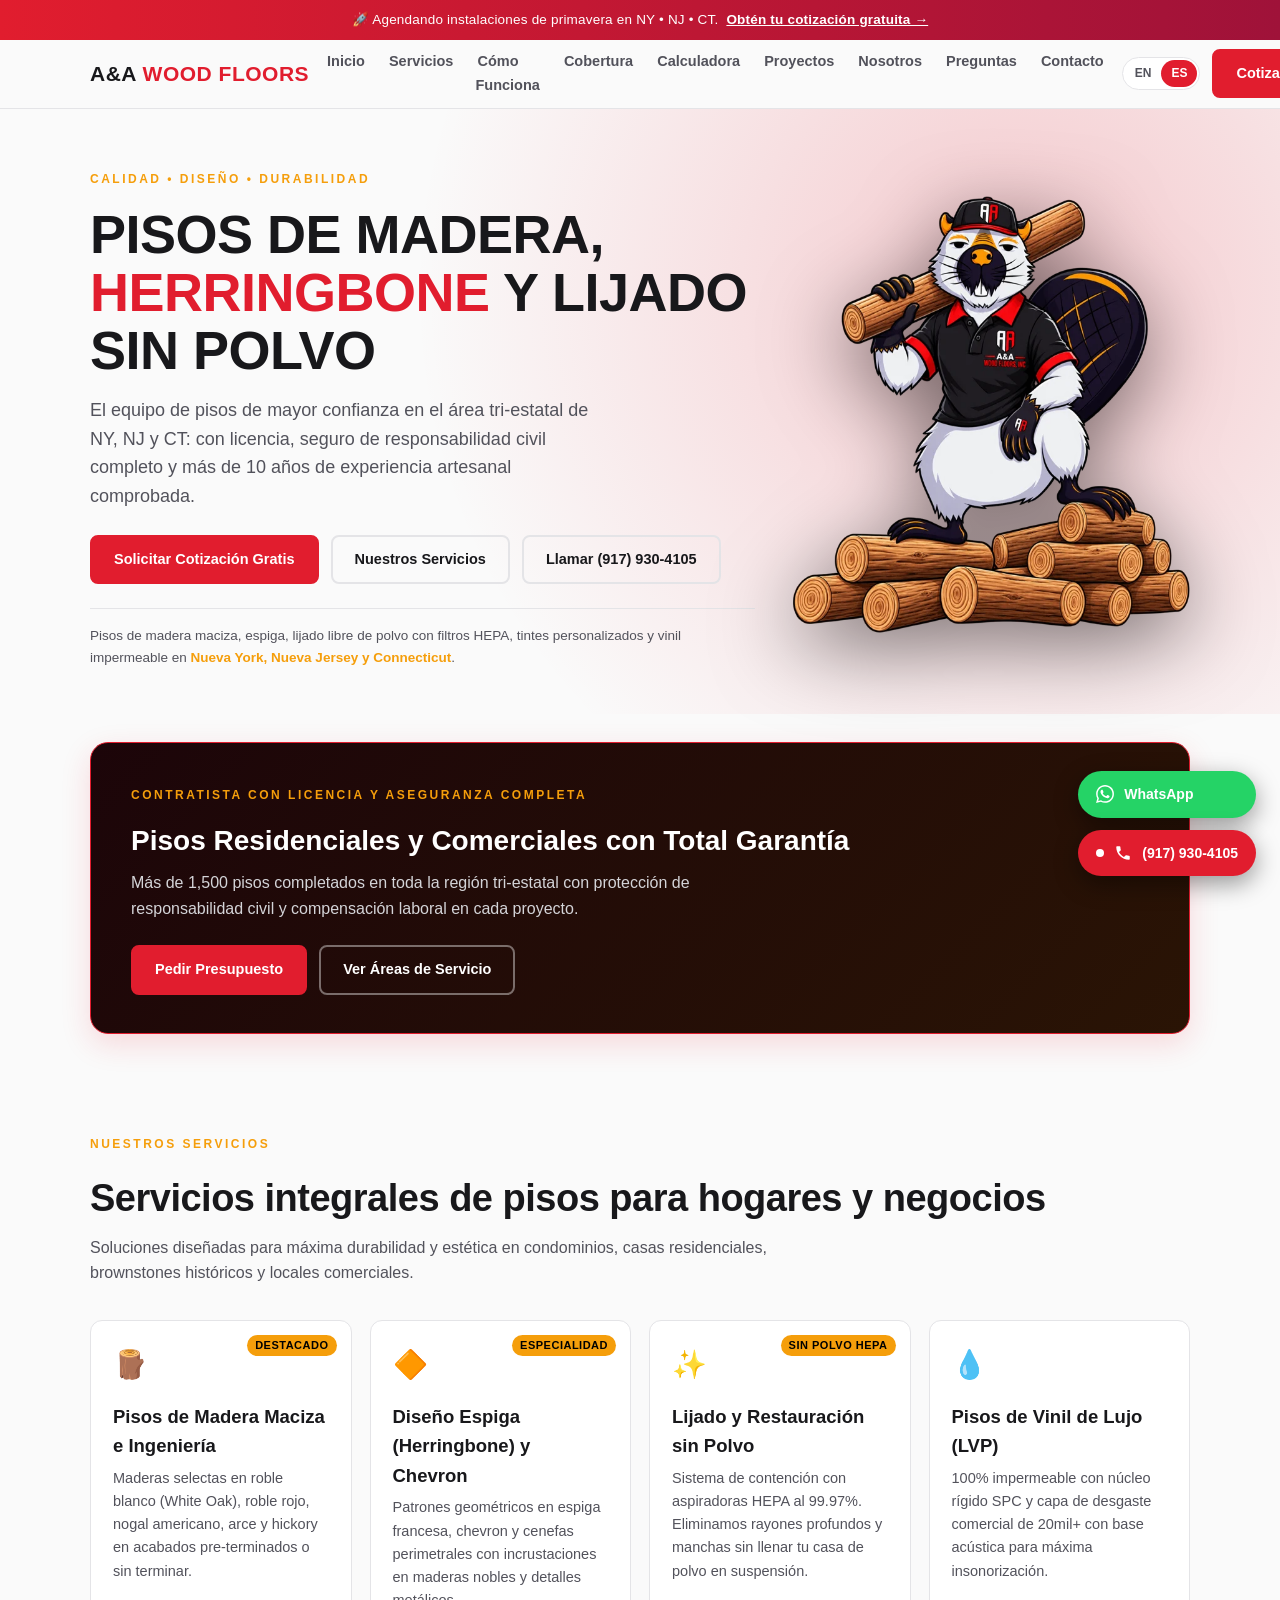
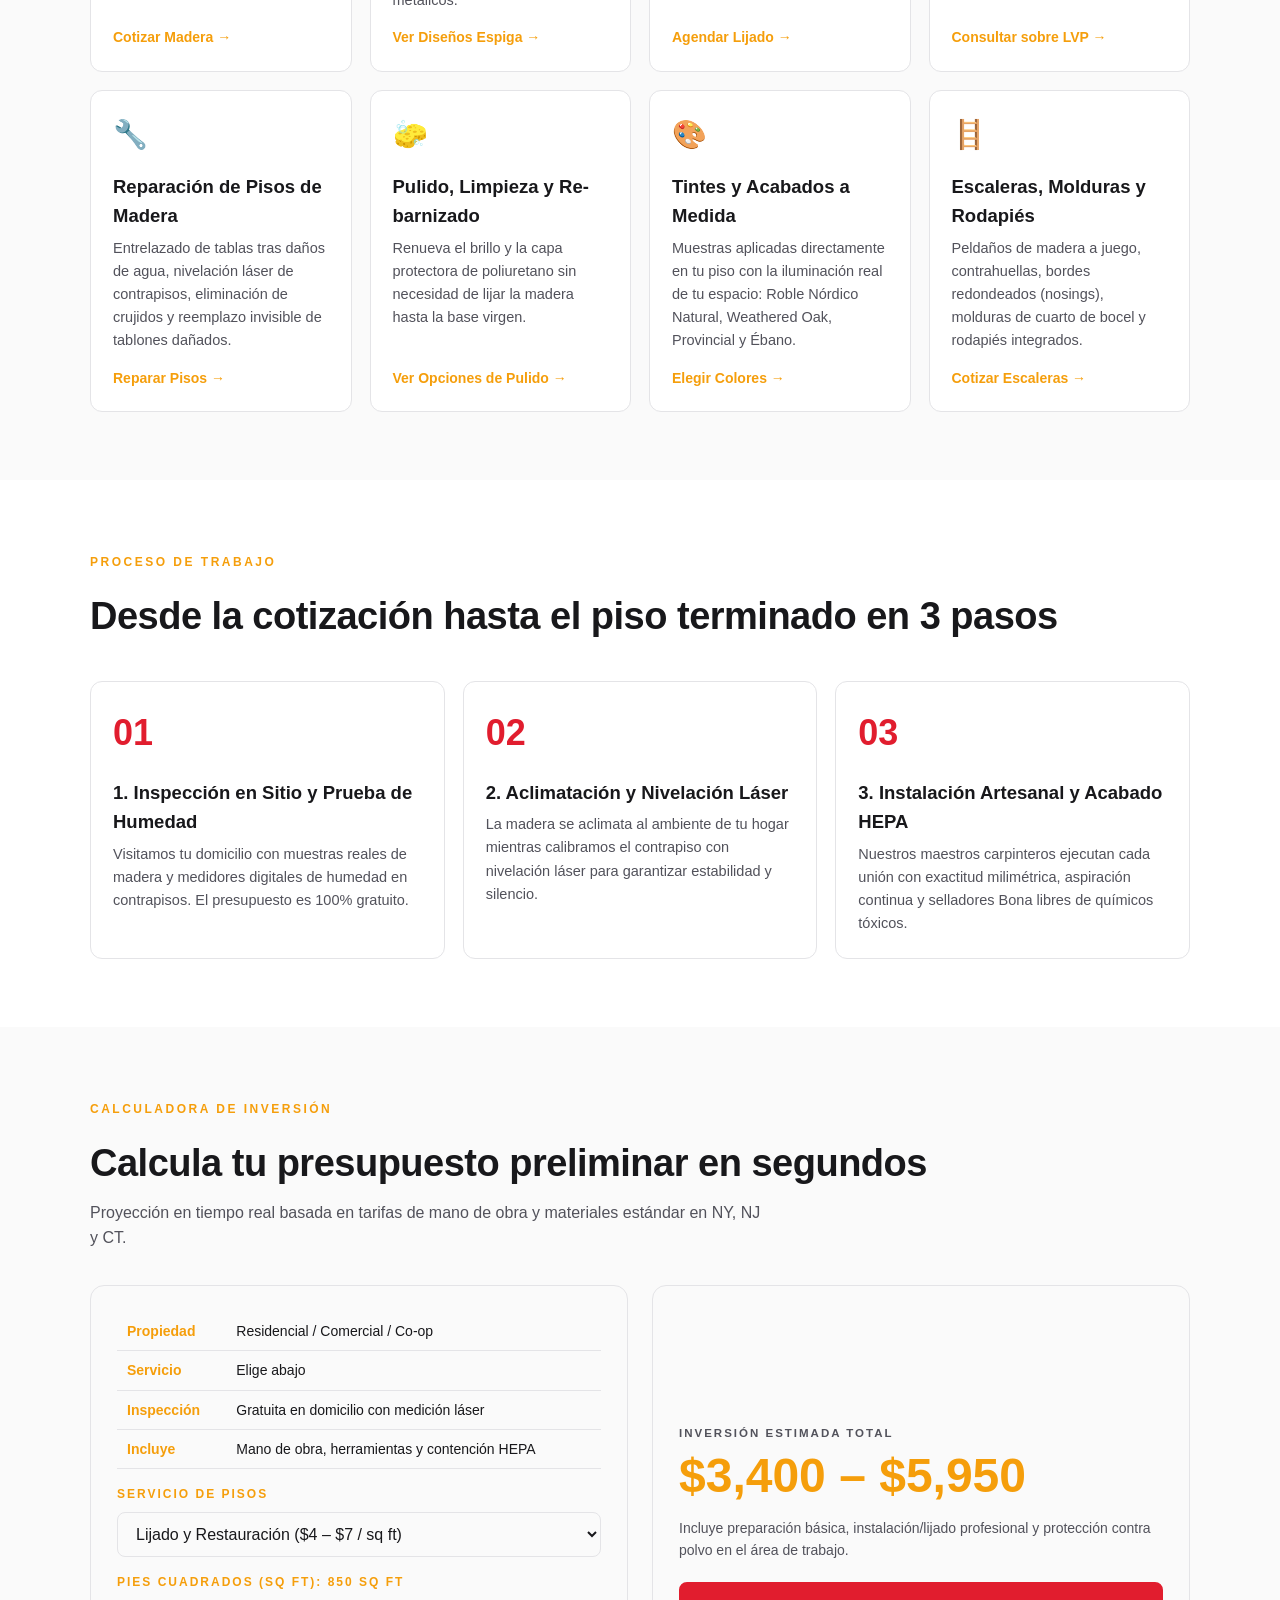
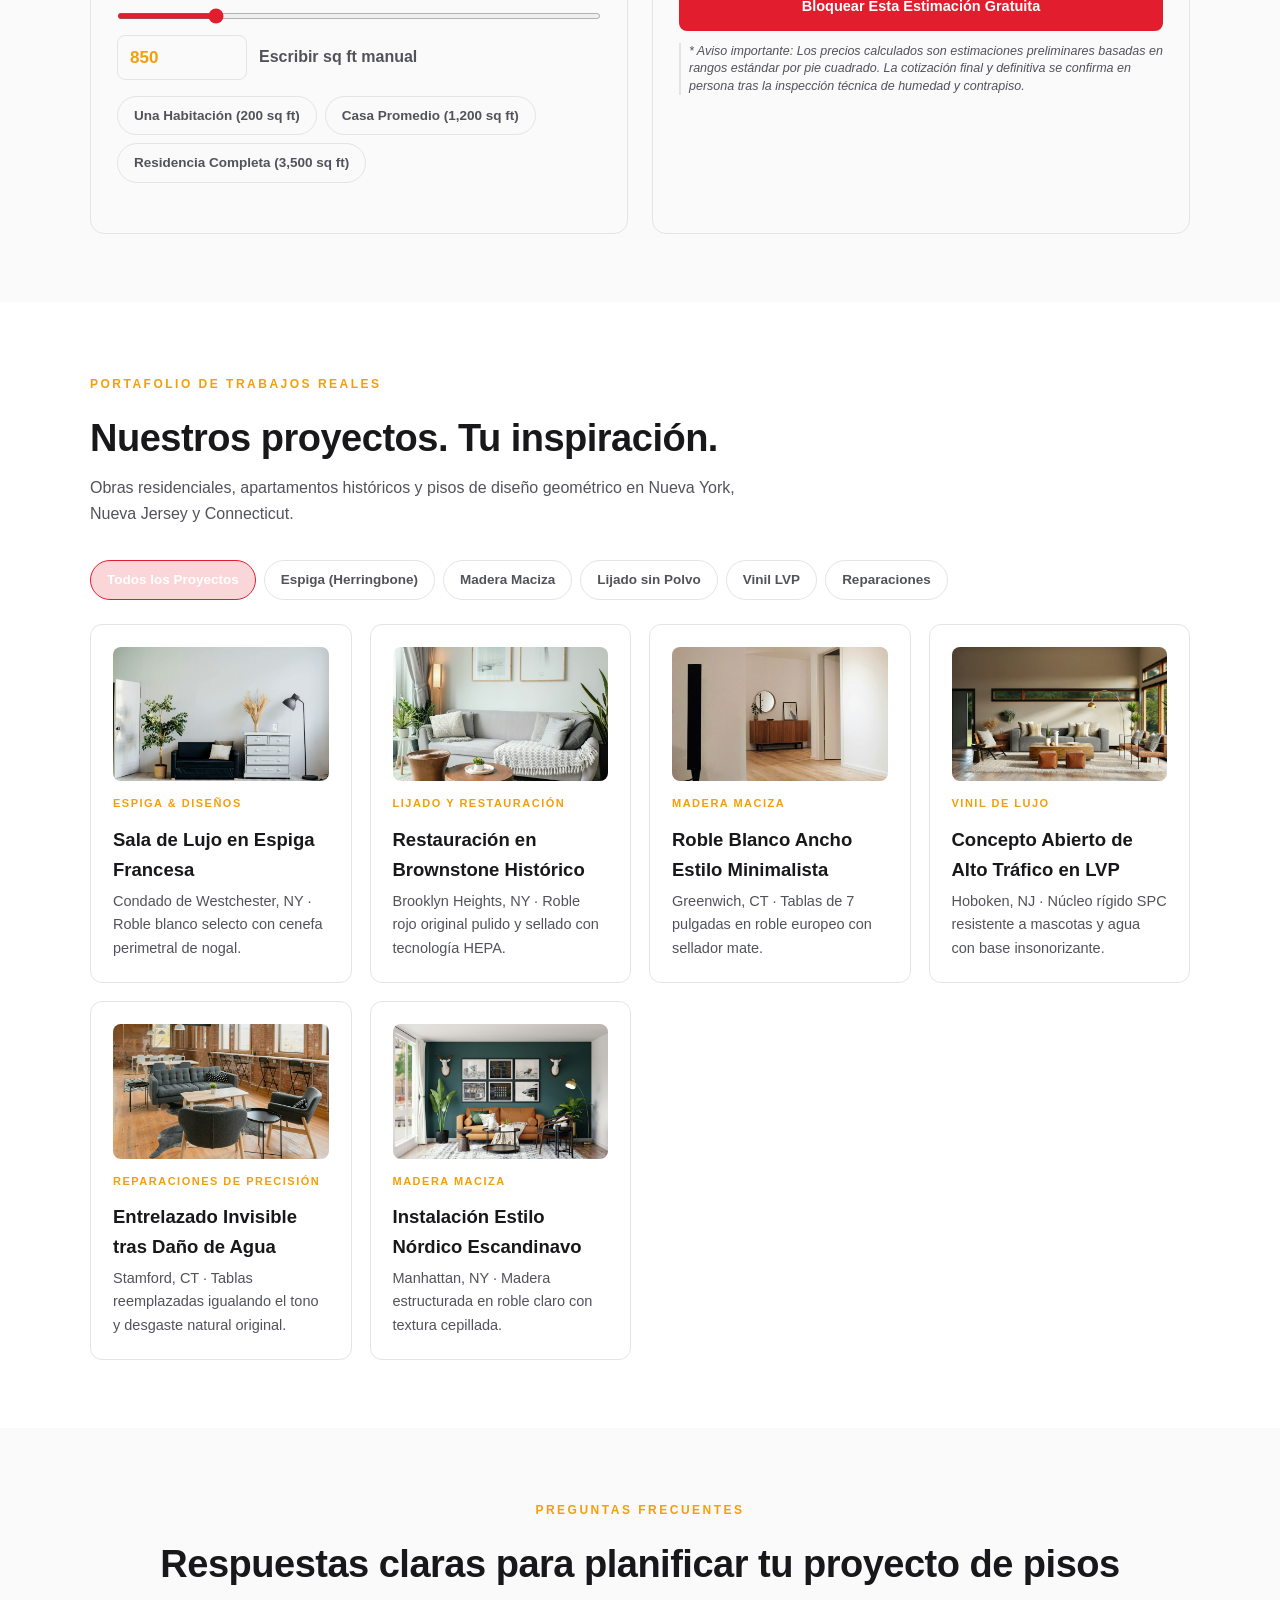
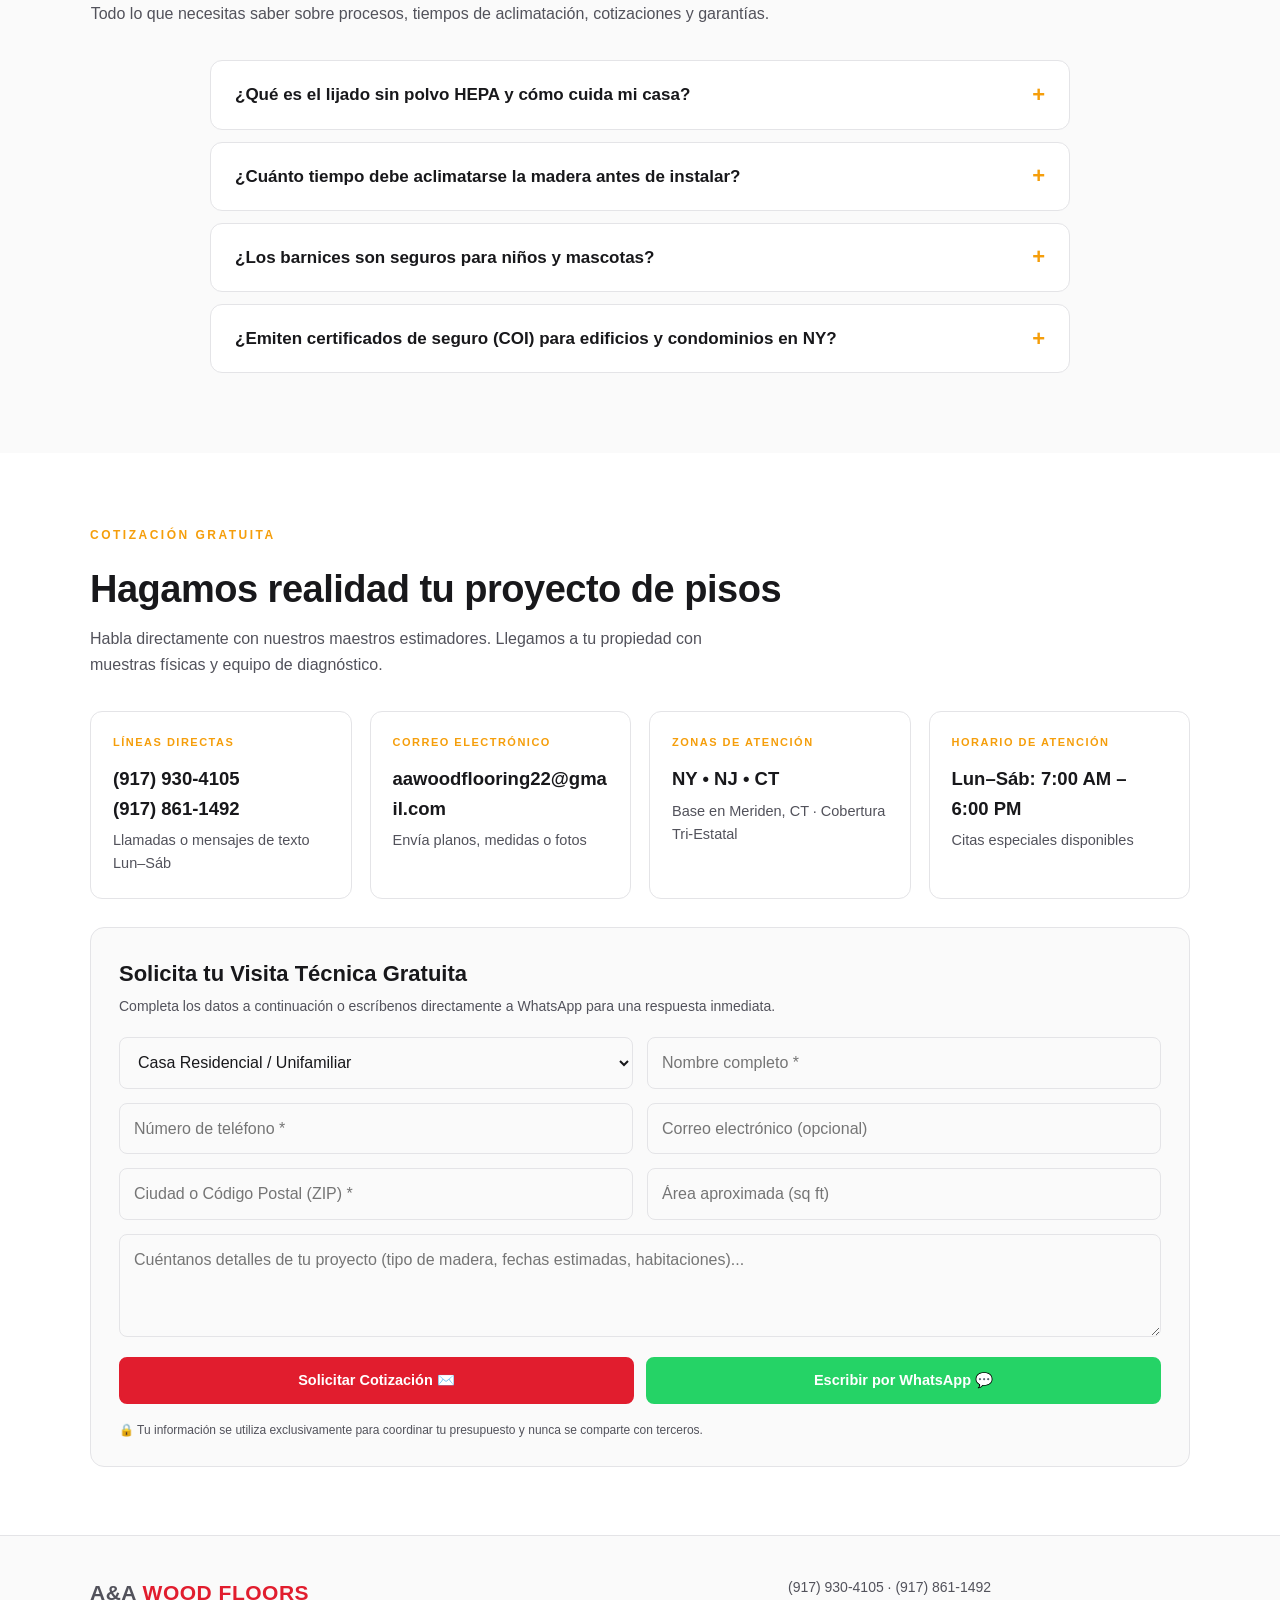
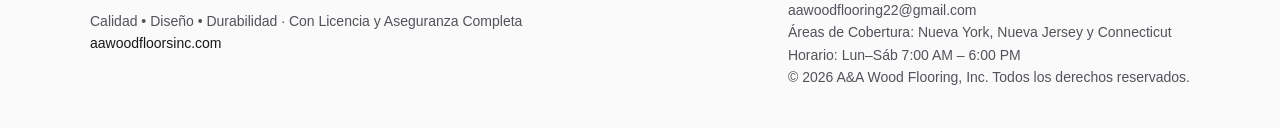
==== es/index.html @ e82bd334 "feat(seo): complete master optimization for technical SEO, local SEO, multilingual, and lead generat" ====
<!DOCTYPE html>
<html lang="es">
<head>
  <meta charset="utf-8">
  <meta name="viewport" content="width=device-width, initial-scale=1, viewport-fit=cover">
  <link rel="icon" href="/assets/beaver.webp" type="image/webp">
  <link rel="apple-touch-icon" href="/assets/beaver.webp">
  <link rel="manifest" href="/site.webmanifest">
  <meta name="theme-color" content="#e11d2e">

  <!-- SEO Técnico en Español -->
  <title>A&amp;A Wood Flooring, Inc. | Instalación de Pisos de Madera y Lijado sin Polvo</title>
  <meta name="description" content="Instalación profesional de pisos de madera maciza, diseño espiga (herringbone), lijado sin polvo HEPA, vinil de lujo (LVP) y restauración en NY, NJ y CT. Contáctenos para una cotización gratuita.">
  <link rel="canonical" href="https://aawoodfloorsinc.com/es/">
  <meta name="robots" content="index, follow, max-image-preview:large, max-snippet:-1, max-video-preview:-1">

  <!-- Etiquetas Hreflang -->
  <link rel="alternate" hreflang="en-US" href="https://aawoodfloorsinc.com/">
  <link rel="alternate" hreflang="es-US" href="https://aawoodfloorsinc.com/es/">
  <link rel="alternate" hreflang="x-default" href="https://aawoodfloorsinc.com/">

  <!-- Open Graph -->
  <meta property="og:locale" content="es_US">
  <meta property="og:type" content="website">
  <meta property="og:site_name" content="A&amp;A Wood Flooring, Inc.">
  <meta property="og:title" content="A&amp;A Wood Flooring, Inc. | Pisos de Madera en NY, NJ y CT">
  <meta property="og:description" content="Más de 10 años de experiencia artesanal en pisos de madera, diseño espiga, lijado sin polvo y pisos vinílicos impermeables. Con licencia y aseguranza completa.">
  <meta property="og:url" content="https://aawoodfloorsinc.com/es/">
  <meta property="og:image" content="https://aawoodfloorsinc.com/assets/project-herringbone.jpg">
  <meta property="og:image:width" content="1200">
  <meta property="og:image:height" content="800">

  <!-- Twitter Card -->
  <meta name="twitter:card" content="summary_large_image">
  <meta name="twitter:title" content="A&amp;A Wood Flooring, Inc. | Contratista de Pisos de Madera">
  <meta name="twitter:description" content="Servicios de pisos de madera fina, espiga y lijado sin polvo en Nueva York, Nueva Jersey y Connecticut.">
  <meta name="twitter:image" content="https://aawoodfloorsinc.com/assets/project-herringbone.jpg">

  <link rel="stylesheet" href="/styles.css">

  <!-- Schema.org JSON-LD en Español -->
  <script type="application/ld+json">
  {
    "@context": "https://schema.org",
    "@graph": [
      {
        "@type": "HomeAndConstructionBusiness",
        "@id": "https://aawoodfloorsinc.com/#business",
        "name": "A&A Wood Flooring, Inc.",
        "url": "https://aawoodfloorsinc.com/es/",
        "logo": "https://aawoodfloorsinc.com/assets/beaver.webp",
        "image": "https://aawoodfloorsinc.com/assets/project-herringbone.jpg",
        "telephone": ["+1-917-930-4105", "+1-917-861-1492"],
        "email": "aawoodflooring22@gmail.com",
        "priceRange": "$$",
        "description": "Contratista de pisos con licencia y aseguranza especializada en pisos de madera fina, espiga (herringbone), lijado sin polvo HEPA y pisos de vinil impermeable en Nueva York, Nueva Jersey y Connecticut.",
        "address": {
          "@type": "PostalAddress",
          "addressLocality": "Meriden",
          "addressRegion": "CT",
          "addressCountry": "US"
        },
        "areaServed": ["New York", "New Jersey", "Connecticut"],
        "openingHoursSpecification": [
          {
            "@type": "OpeningHoursSpecification",
            "dayOfWeek": ["Monday", "Tuesday", "Wednesday", "Thursday", "Friday", "Saturday"],
            "opens": "07:00",
            "closes": "18:00"
          }
        ]
      },
      {
        "@type": "WebSite",
        "@id": "https://aawoodfloorsinc.com/#website",
        "url": "https://aawoodfloorsinc.com/es/",
        "name": "A&A Wood Flooring, Inc.",
        "inLanguage": "es-US"
      }
    ]
  }
  </script>
</head>
<body>

  <!-- Enlace accesible para saltar al contenido principal -->
  <a class="skip-link" href="#main-content">Saltar al contenido principal</a>

  <!-- Barra de Anuncio Superior -->
  <div class="top">
    <span>🚀 Agendando instalaciones de primavera en NY • NJ • CT.</span>
    <a href="#contact">Obtén tu cotización gratuita →</a>
  </div>

  <!-- Navegación -->
  <nav aria-label="Navegación principal">
    <div class="w">
      <a class="logo" href="/es/" aria-label="A&amp;A Wood Flooring Inicio">A&amp;A <b>WOOD FLOORS</b></a>
      
      <ul>
        <li><a href="#home">Inicio</a></li>
        <li><a href="#services">Servicios</a></li>
        <li><a href="#how">Cómo Funciona</a></li>
        <li><a href="/locations/">Cobertura</a></li>
        <li><a href="#estimator">Calculadora</a></li>
        <li><a href="#projects">Proyectos</a></li>
        <li><a href="#about">Nosotros</a></li>
        <li><a href="#faq">Preguntas</a></li>
        <li><a href="#contact">Contacto</a></li>
      </ul>

      <div class="nav-actions">
        <!-- Selector de Idioma -->
        <div class="lang-switch" role="group" aria-label="Selección de idioma">
          <a href="/" aria-label="Switch to English version" style="padding:4px 10px;border-radius:16px;color:var(--mut);font-size:12px;font-weight:700;">EN</a>
          <a href="/es/" class="active" aria-label="Idioma español activo" style="padding:4px 10px;border-radius:16px;background:var(--red);color:#fff;font-size:12px;font-weight:700;">ES</a>
        </div>

        <a class="btn" href="#contact">Cotizar Gratis</a>

        <!-- Botón Menú Móvil -->
        <button id="nav-toggle" class="nav-toggle" aria-label="Abrir menú de navegación" aria-expanded="false">
          <span></span><span></span><span></span>
        </button>
      </div>
    </div>
  </nav>

  <div id="nav-backdrop" class="nav-backdrop"></div>

  <main id="main-content">

    <!-- Hero Section -->
    <header class="hero" id="home">
      <div class="w">
        <div>
          <div class="tag">CALIDAD • DISEÑO • DURABILIDAD</div>
          <h1>PISOS DE MADERA, <span>HERRINGBONE</span> Y LIJADO SIN POLVO</h1>
          <p>El equipo de pisos de mayor confianza en el área tri-estatal de NY, NJ y CT: con licencia, seguro de responsabilidad civil completo y más de 10 años de experiencia artesanal comprobada.</p>
          
          <div class="cta">
            <a class="btn" href="#contact">Solicitar Cotización Gratis</a>
            <a class="btn o" href="#services">Nuestros Servicios</a>
            <a class="btn o" href="tel:+19179304105">Llamar (917) 930-4105</a>
          </div>
          
          <div class="lang">
            Pisos de madera maciza, espiga, lijado libre de polvo con filtros HEPA, tintes personalizados y vinil impermeable en <b>Nueva York, Nueva Jersey y Connecticut</b>.
          </div>
        </div>
        
        <img alt="Mascota de A&amp;A Wood Flooring sosteniendo un tronco de roble" src="/assets/beaver.webp" width="440" height="440" fetchpriority="high">
      </div>
    </header>

    <!-- Banner de Aseguranza y Licencia -->
    <section class="py-28" aria-label="Credenciales">
      <div class="w">
        <div class="cert">
          <div>
            <div class="tag">CONTRATISTA CON LICENCIA Y ASEGURANZA COMPLETA</div>
            <h2 style="margin:6px 0;font-size:28px">Pisos Residenciales y Comerciales con Total Garantía</h2>
            <p>Más de 1,500 pisos completados en toda la región tri-estatal con protección de responsabilidad civil y compensación laboral en cada proyecto.</p>
          </div>
          <div class="cta" style="margin:0">
            <a class="btn" href="#contact">Pedir Presupuesto</a>
            <a class="btn o" style="color:#fff;border-color:rgba(255,255,255,0.4)" href="/locations/">Ver Áreas de Servicio</a>
          </div>
        </div>
      </div>
    </section>

    <!-- Sección de Servicios -->
    <section id="services">
      <div class="w">
        <div class="h">
          <div class="tag">NUESTROS SERVICIOS</div>
          <h2>Servicios integrales de pisos para hogares y negocios</h2>
          <p>Soluciones diseñadas para máxima durabilidad y estética en condominios, casas residenciales, brownstones históricos y locales comerciales.</p>
        </div>

        <div class="grid">
          <article class="card">
            <span class="new">DESTACADO</span>
            <i>🪵</i>
            <h3>Pisos de Madera Maciza e Ingeniería</h3>
            <p>Maderas selectas en roble blanco (White Oak), roble rojo, nogal americano, arce y hickory en acabados pre-terminados o sin terminar.</p>
            <a class="more" href="#contact">Cotizar Madera →</a>
          </article>

          <article class="card">
            <span class="new">ESPECIALIDAD</span>
            <i>🔶</i>
            <h3>Diseño Espiga (Herringbone) y Chevron</h3>
            <p>Patrones geométricos en espiga francesa, chevron y cenefas perimetrales con incrustaciones en maderas nobles y detalles metálicos.</p>
            <a class="more" href="#contact">Ver Diseños Espiga →</a>
          </article>

          <article class="card">
            <span class="new">SIN POLVO HEPA</span>
            <i>✨</i>
            <h3>Lijado y Restauración sin Polvo</h3>
            <p>Sistema de contención con aspiradoras HEPA al 99.97%. Eliminamos rayones profundos y manchas sin llenar tu casa de polvo en suspensión.</p>
            <a class="more" href="#contact">Agendar Lijado →</a>
          </article>

          <article class="card">
            <i>💧</i>
            <h3>Pisos de Vinil de Lujo (LVP)</h3>
            <p>100% impermeable con núcleo rígido SPC y capa de desgaste comercial de 20mil+ con base acústica para máxima insonorización.</p>
            <a class="more" href="#contact">Consultar sobre LVP →</a>
          </article>

          <article class="card">
            <i>🔧</i>
            <h3>Reparación de Pisos de Madera</h3>
            <p>Entrelazado de tablas tras daños de agua, nivelación láser de contrapisos, eliminación de crujidos y reemplazo invisible de tablones dañados.</p>
            <a class="more" href="#contact">Reparar Pisos →</a>
          </article>

          <article class="card">
            <i>🧽</i>
            <h3>Pulido, Limpieza y Re-barnizado</h3>
            <p>Renueva el brillo y la capa protectora de poliuretano sin necesidad de lijar la madera hasta la base virgen.</p>
            <a class="more" href="#contact">Ver Opciones de Pulido →</a>
          </article>

          <article class="card">
            <i>🎨</i>
            <h3>Tintes y Acabados a Medida</h3>
            <p>Muestras aplicadas directamente en tu piso con la iluminación real de tu espacio: Roble Nórdico Natural, Weathered Oak, Provincial y Ébano.</p>
            <a class="more" href="#contact">Elegir Colores →</a>
          </article>

          <article class="card">
            <i>🪜</i>
            <h3>Escaleras, Molduras y Rodapiés</h3>
            <p>Peldaños de madera a juego, contrahuellas, bordes redondeados (nosings), molduras de cuarto de bocel y rodapiés integrados.</p>
            <a class="more" href="#contact">Cotizar Escaleras →</a>
          </article>
        </div>
      </div>
    </section>

    <!-- Cómo Funciona -->
    <section id="how" class="bg-surf">
      <div class="w">
        <div class="h">
          <div class="tag">PROCESO DE TRABAJO</div>
          <h2>Desde la cotización hasta el piso terminado en 3 pasos</h2>
        </div>
        <div class="grid steps">
          <div class="card">
            <h3>1. Inspección en Sitio y Prueba de Humedad</h3>
            <p>Visitamos tu domicilio con muestras reales de madera y medidores digitales de humedad en contrapisos. El presupuesto es 100% gratuito.</p>
          </div>
          <div class="card">
            <h3>2. Aclimatación y Nivelación Láser</h3>
            <p>La madera se aclimata al ambiente de tu hogar mientras calibramos el contrapiso con nivelación láser para garantizar estabilidad y silencio.</p>
          </div>
          <div class="card">
            <h3>3. Instalación Artesanal y Acabado HEPA</h3>
            <p>Nuestros maestros carpinteros ejecutan cada unión con exactitud milimétrica, aspiración continua y selladores Bona libres de químicos tóxicos.</p>
          </div>
        </div>
      </div>
    </section>

    <!-- Calculadora / Estimador -->
    <section id="estimator">
      <div class="w">
        <div class="h">
          <div class="tag">CALCULADORA DE INVERSIÓN</div>
          <h2>Calcula tu presupuesto preliminar en segundos</h2>
          <p>Proyección en tiempo real basada en tarifas de mano de obra y materiales estándar en NY, NJ y CT.</p>
        </div>
        
        <div class="est">
          <div>
            <table class="hd">
              <tr><td>Propiedad</td><td>Residencial / Comercial / Co-op</td></tr>
              <tr><td>Servicio</td><td>Elige abajo</td></tr>
              <tr><td>Inspección</td><td>Gratuita en domicilio con medición láser</td></tr>
              <tr><td>Incluye</td><td>Mano de obra, herramientas y contención HEPA</td></tr>
            </table>

            <label for="svc">Servicio de Pisos</label>
            <select id="svc">
              <option value="4,7">Lijado y Restauración ($4 – $7 / sq ft)</option>
              <option value="8,14">Instalación de Madera Maciza ($8 – $14 / sq ft)</option>
              <option value="5,9">Vinil de Lujo Impermeable LVP ($5 – $9 / sq ft)</option>
              <option value="12,20">Diseño Espiga (Herringbone) ($12 – $20 / sq ft)</option>
              <option value="6,10">Reparación de Contrapiso y Tablas ($6 – $10 / sq ft)</option>
            </select>

            <label for="rng">Pies Cuadrados (Sq Ft): <b id="sf">850</b> sq ft</label>
            <input type="range" id="rng" min="100" max="4000" step="50" value="850" aria-label="Control deslizante de pies cuadrados">
            
            <div class="sqft-row">
              <input type="number" id="sf-num" class="sqft-num-input" min="50" max="10000" step="50" value="850" aria-label="Ingreso numérico de pies cuadrados">
              <span style="color:var(--mut);font-weight:600">Escribir sq ft manual</span>
            </div>

            <div class="chips">
              <button type="button" data-v="200">Una Habitación (200 sq ft)</button>
              <button type="button" data-v="1200">Casa Promedio (1,200 sq ft)</button>
              <button type="button" data-v="3500">Residencia Completa (3,500 sq ft)</button>
            </div>
          </div>

          <div class="res">
            <small>INVERSIÓN ESTIMADA TOTAL</small>
            <div id="out">$3,400 – $5,950</div>
            <p>Incluye preparación básica, instalación/lijado profesional y protección contra polvo en el área de trabajo.</p>
            <a class="btn" id="btn-lock-est" href="#contact">Bloquear Esta Estimación Gratuita</a>
            
            <span class="est-disclaimer">
              * Aviso importante: Los precios calculados son estimaciones preliminares basadas en rangos estándar por pie cuadrado. La cotización final y definitiva se confirma en persona tras la inspección técnica de humedad y contrapiso.
            </span>
          </div>
        </div>
      </div>
    </section>

    <!-- Galería de Proyectos -->
    <section id="projects" class="bg-surf">
      <div class="w">
        <div class="h">
          <div class="tag">PORTAFOLIO DE TRABAJOS REALES</div>
          <h2>Nuestros proyectos. Tu inspiración.</h2>
          <p>Obras residenciales, apartamentos históricos y pisos de diseño geométrico en Nueva York, Nueva Jersey y Connecticut.</p>
        </div>

        <div class="chips" id="flt" role="toolbar" aria-label="Filtro de proyectos">
          <button class="on" data-f="">Todos los Proyectos</button>
          <button data-f="HERRINGBONE">Espiga (Herringbone)</button>
          <button data-f="HARDWOOD">Madera Maciza</button>
          <button data-f="SANDING">Lijado sin Polvo</button>
          <button data-f="LVP">Vinil LVP</button>
          <button data-f="REPAIRS">Reparaciones</button>
        </div>

        <div class="grid" id="pj">
          <div class="card" data-c="HERRINGBONE">
            <div class="card-img-wrap">
              <img class="card-img" src="/assets/project-herringbone.jpg" alt="Piso en espiga en Westchester NY" loading="lazy" width="600" height="375">
            </div>
            <small class="tg">ESPIGA &amp; DISEÑOS</small>
            <h3>Sala de Lujo en Espiga Francesa</h3>
            <p>Condado de Westchester, NY · Roble blanco selecto con cenefa perimetral de nogal.</p>
          </div>

          <div class="card" data-c="SANDING">
            <div class="card-img-wrap">
              <img class="card-img" src="/assets/project-sanding.jpg" alt="Lijado sin polvo en brownstone de Brooklyn" loading="lazy" width="600" height="375">
            </div>
            <small class="tg">LIJADO Y RESTAURACIÓN</small>
            <h3>Restauración en Brownstone Histórico</h3>
            <p>Brooklyn Heights, NY · Roble rojo original pulido y sellado con tecnología HEPA.</p>
          </div>

          <div class="card" data-c="HARDWOOD">
            <div class="card-img-wrap">
              <img class="card-img" src="/assets/project-hardwood.jpg" alt="Piso de roble europeo en Greenwich CT" loading="lazy" width="600" height="375">
            </div>
            <small class="tg">MADERA MACIZA</small>
            <h3>Roble Blanco Ancho Estilo Minimalista</h3>
            <p>Greenwich, CT · Tablas de 7 pulgadas en roble europeo con sellador mate.</p>
          </div>

          <div class="card" data-c="LVP">
            <div class="card-img-wrap">
              <img class="card-img" src="/assets/project-lvp.jpg" alt="Piso de vinil LVP en Hoboken NJ" loading="lazy" width="600" height="375">
            </div>
            <small class="tg">VINIL DE LUJO</small>
            <h3>Concepto Abierto de Alto Tráfico en LVP</h3>
            <p>Hoboken, NJ · Núcleo rígido SPC resistente a mascotas y agua con base insonorizante.</p>
          </div>

          <div class="card" data-c="REPAIRS">
            <div class="card-img-wrap">
              <img class="card-img" src="/assets/project-repairs.jpg" alt="Reparación invisible de piso por agua" loading="lazy" width="600" height="375">
            </div>
            <small class="tg">REPARACIONES DE PRECISIÓN</small>
            <h3>Entrelazado Invisible tras Daño de Agua</h3>
            <p>Stamford, CT · Tablas reemplazadas igualando el tono y desgaste natural original.</p>
          </div>

          <div class="card" data-c="HARDWOOD">
            <div class="card-img-wrap">
              <img class="card-img" src="/assets/project-scandinavian.jpg" alt="Piso estilo nórdico en Manhattan NY" loading="lazy" width="600" height="375">
            </div>
            <small class="tg">MADERA MACIZA</small>
            <h3>Instalación Estilo Nórdico Escandinavo</h3>
            <p>Manhattan, NY · Madera estructurada en roble claro con textura cepillada.</p>
          </div>
        </div>
      </div>
    </section>

    <!-- Preguntas Frecuentes (FAQ) -->
    <section id="faq">
      <div class="w">
        <div class="h text-center">
          <div class="tag">PREGUNTAS FRECUENTES</div>
          <h2>Respuestas claras para planificar tu proyecto de pisos</h2>
          <p class="section-lead">Todo lo que necesitas saber sobre procesos, tiempos de aclimatación, cotizaciones y garantías.</p>
        </div>

        <div class="faq-wrap">
          <div class="faq-item">
            <button class="faq-question" type="button" aria-expanded="false">
              <span>¿Qué es el lijado sin polvo HEPA y cómo cuida mi casa?</span>
              <span class="faq-icon">+</span>
            </button>
            <div class="faq-answer">
              <div class="faq-answer-inner">
                Utilizamos aspiradoras industriales de dos etapas con filtros certificados HEPA al 99.97% conectadas directamente a nuestras máquinas de lijar. Esto atrapa el polvillo en el punto exacto de fricción, evitando que viaje por conductos de aire, cortinas o muebles.
              </div>
            </div>
          </div>

          <div class="faq-item">
            <button class="faq-question" type="button" aria-expanded="false">
              <span>¿Cuánto tiempo debe aclimatarse la madera antes de instalar?</span>
              <span class="faq-icon">+</span>
            </button>
            <div class="faq-answer">
              <div class="faq-answer-inner">
                La madera maciza requiere normalmente de 5 a 7 días en el interior de tu inmueble para balancear su humedad con la temperatura del hogar. Los pisos de ingeniería se aclimantan en 48 a 72 horas. Siempre medimos la humedad con sensores de contacto antes de colocar la primera tabla.
              </div>
            </div>
          </div>

          <div class="faq-item">
            <button class="faq-question" type="button" aria-expanded="false">
              <span>¿Los barnices son seguros para niños y mascotas?</span>
              <span class="faq-icon">+</span>
            </button>
            <div class="faq-answer">
              <div class="faq-answer-inner">
                Sí. Aplicamos barnices a base de agua de grado comercial con certificación ambiental GREENGUARD Gold (como Bona Traffic HD). Prácticamente no despiden olor, secan rápidamente y resisten rayaduras de mascotas con alta tenacidad.
              </div>
            </div>
          </div>

          <div class="faq-item">
            <button class="faq-question" type="button" aria-expanded="false">
              <span>¿Emiten certificados de seguro (COI) para edificios y condominios en NY?</span>
              <span class="faq-icon">+</span>
            </button>
            <div class="faq-answer">
              <div class="faq-answer-inner">
                Totalmente. Contamos con póliza de responsabilidad civil comercial de alto monto y compensación laboral. Emitimos COIs nombrando a la administración del edificio y la junta directiva como asegurados adicionales.
              </div>
            </div>
          </div>
        </div>
      </div>
    </section>

    <!-- Sección de Contacto y Formulario -->
    <section id="contact" class="bg-surf">
      <div class="w">
        <div class="h">
          <div class="tag">COTIZACIÓN GRATUITA</div>
          <h2>Hagamos realidad tu proyecto de pisos</h2>
          <p>Habla directamente con nuestros maestros estimadores. Llegamos a tu propiedad con muestras físicas y equipo de diagnóstico.</p>
        </div>

        <div class="grid" style="margin-bottom:28px">
          <div class="card">
            <small class="tg">LÍNEAS DIRECTAS</small>
            <h3>
              <a href="tel:+19179304105">(917) 930-4105</a><br>
              <a href="tel:+19178611492">(917) 861-1492</a>
            </h3>
            <p>Llamadas o mensajes de texto Lun–Sáb</p>
          </div>

          <div class="card">
            <small class="tg">CORREO ELECTRÓNICO</small>
            <h3 style="word-break:break-all"><a href="mailto:aawoodflooring22@gmail.com">aawoodflooring22@gmail.com</a></h3>
            <p>Envía planos, medidas o fotos</p>
          </div>

          <div class="card">
            <small class="tg">ZONAS DE ATENCIÓN</small>
            <h3>NY • NJ • CT</h3>
            <p>Base en Meriden, CT · Cobertura Tri-Estatal</p>
          </div>

          <div class="card">
            <small class="tg">HORARIO DE ATENCIÓN</small>
            <h3>Lun–Sáb: 7:00 AM – 6:00 PM</h3>
            <p>Citas especiales disponibles</p>
          </div>
        </div>

        <form id="f" class="frm">
          <div class="form-header">
            <h3>Solicita tu Visita Técnica Gratuita</h3>
            <p>Completa los datos a continuación o escríbenos directamente a WhatsApp para una respuesta inmediata.</p>
          </div>

          <div id="form-feedback" class="form-alert" role="alert" aria-live="polite"></div>
          <input type="text" id="hp_field" name="hp_field" class="hp-field" tabindex="-1" autocomplete="off" aria-hidden="true">

          <select id="pt" name="property_type" aria-label="Tipo de propiedad">
            <option value="Casa Residencial">Casa Residencial / Unifamiliar</option>
            <option value="Apartamento / Condominio">Apartamento / Condominio / Co-op</option>
            <option value="Local Comercial">Local Comercial / Oficinas</option>
            <option value="Brownstone Histórico">Brownstone Histórico / Renovación</option>
          </select>

          <input id="nm" name="name" placeholder="Nombre completo *" required aria-label="Nombre completo" aria-required="true">
          <input id="ph" name="phone" type="tel" placeholder="Número de teléfono *" required aria-label="Número de teléfono" aria-required="true">
          <input id="em" name="email" type="email" placeholder="Correo electrónico (opcional)" aria-label="Correo electrónico">
          <input id="lc" name="location" placeholder="Ciudad o Código Postal (ZIP) *" required aria-label="Ubicación" aria-required="true">
          <input id="ar" name="area" placeholder="Área aproximada (sq ft)" aria-label="Pies cuadrados aproximados">
          
          <textarea id="nt" name="notes" placeholder="Cuéntanos detalles de tu proyecto (tipo de madera, fechas estimadas, habitaciones)..." style="grid-column:1/-1" rows="3" aria-label="Notas del proyecto"></textarea>

          <div class="form-actions">
            <button type="submit" class="btn" id="btn-submit">Solicitar Cotización ✉️</button>
            <button type="button" class="btn btn-whatsapp" id="btn-whatsapp">Escribir por WhatsApp 💬</button>
          </div>

          <p class="privacy-notice">
            🔒 Tu información se utiliza exclusivamente para coordinar tu presupuesto y nunca se comparte con terceros.
          </p>
        </form>
      </div>
    </section>

  </main>

  <aside class="sticky-cta" aria-label="Contactos rápidos">
    <a href="https://wa.me/19179304105" target="_blank" rel="noopener noreferrer" class="sticky-btn whatsapp" aria-label="Chat en WhatsApp">
      <svg viewBox="0 0 24 24" aria-hidden="true"><path d="M.057 24l1.687-6.163c-1.041-1.804-1.588-3.849-1.587-5.946.003-6.556 5.338-11.891 11.893-11.891 3.181.001 6.167 1.24 8.413 3.488 2.245 2.248 3.481 5.236 3.48 8.414-.003 6.557-5.338 11.892-11.893 11.892-1.99-.001-3.951-.5-5.688-1.448l-6.305 1.654zm6.597-3.807c1.676.995 3.276 1.591 5.392 1.592 5.448 0 9.886-4.434 9.889-9.885.002-5.462-4.415-9.89-9.881-9.892-5.452 0-9.887 4.434-9.889 9.884-.001 2.225.651 3.891 1.746 5.634l-.999 3.648 3.742-.981zm11.387-5.464c-.074-.124-.272-.198-.57-.347-.297-.149-1.758-.868-2.031-.967-.272-.099-.47-.149-.669.149-.198.297-.768.967-.941 1.165-.173.198-.347.223-.644.074-.297-.149-1.255-.462-2.39-1.475-.883-.788-1.48-1.761-1.653-2.059-.173-.297-.018-.458.13-.606.134-.133.297-.347.446-.521.151-.172.2-.296.3-.495.099-.198.05-.372-.025-.521-.075-.148-.669-1.611-.916-2.206-.242-.579-.487-.501-.669-.51l-.57-.01c-.198 0-.52.074-.792.372s-1.04 1.016-1.04 2.479 1.065 2.876 1.213 3.074c.149.198 2.095 3.2 5.076 4.487.709.306 1.263.489 1.694.626.712.226 1.36.194 1.872.118.571-.085 1.758-.719 2.006-1.413.248-.695.248-1.29.173-1.414z"/></svg>
      <span>WhatsApp</span>
    </a>

    <a href="tel:+19179304105" class="sticky-btn call" aria-label="Llamar al (917) 930-4105">
      <div class="pulse-dot"></div>
      <svg viewBox="0 0 24 24" aria-hidden="true"><path d="M6.62 10.79c1.44 2.83 3.76 5.14 6.59 6.59l2.2-2.2c.27-.27.67-.36 1.02-.24 1.12.37 2.33.57 3.57.57.55 0 1 .45 1 1V20c0 .55-.45 1-1 1-9.39 0-17-7.61-17-17 0-.55.45-1 1-1h3.5c.55 0 1 .45 1 1 0 1.25.2 2.45.57 3.57.11.35.03.74-.25 1.02l-2.2 2.2z"/></svg>
      <span>(917) 930-4105</span>
    </a>
  </aside>

  <footer>
    <div class="w">
      <div>
        <span class="logo">A&amp;A <b>WOOD FLOORS</b></span><br>
        Calidad • Diseño • Durabilidad · Con Licencia y Aseguranza Completa<br>
        <span style="color:var(--tx)">aawoodfloorsinc.com</span>
      </div>
      <div>
        <a href="tel:+19179304105">(917) 930-4105</a> · <a href="tel:+19178611492">(917) 861-1492</a><br>
        <a href="mailto:aawoodflooring22@gmail.com">aawoodflooring22@gmail.com</a><br>
        Áreas de Cobertura: Nueva York, Nueva Jersey y Connecticut<br>
        Horario: Lun–Sáb 7:00 AM – 6:00 PM<br>
        © 2026 A&amp;A Wood Flooring, Inc. Todos los derechos reservados.
      </div>
    </div>
  </footer>

  <script src="/script.js"></script>
</body>
</html>
---- styles.css ----
/* ==========================================================================
   A&A Wood Floors - Modern Stylesheet
   Theme: Dark / Light Adaptive | Mobile-First Responsive
   ========================================================================== */

:root {
  --bg: #0b0b0d;
  --surf: #17171b;
  --card-hover: #1f1f25;
  --line: #2a2a31;
  --tx: #f4f4f5;
  --mut: #a1a1aa;
  --red: #e11d2e;
  --red-hover: #c81827;
  --org: #f59e0b;
  --green: #10b981;
  --whatsapp: #25d366;
  --whatsapp-hover: #20ba5a;
  --radius: 12px;
  --shadow: 0 10px 30px rgba(0, 0, 0, 0.4);
  --transition: all 0.25s cubic-bezier(0.16, 1, 0.3, 1);
  box-sizing: border-box;
  padding-top: env(safe-area-inset-top, 0px);
  padding-bottom: env(safe-area-inset-bottom, 0px);
}

@media (prefers-color-scheme: light) {
  :root:not([data-theme="dark"]) {
    --bg: #fafafa;
    --surf: #ffffff;
    --card-hover: #f4f4f5;
    --line: #e4e4e7;
    --tx: #18181b;
    --mut: #52525b;
    --shadow: 0 10px 30px rgba(0, 0, 0, 0.08);
  }
}

* {
  box-sizing: border-box;
}

html {
  scroll-behavior: smooth;
  scroll-padding-top: 80px;
}

body {
  margin: 0;
  background: var(--bg);
  color: var(--tx);
  font: 16px/1.6 "Segoe UI", -apple-system, BlinkMacSystemFont, Roboto, sans-serif;
  overflow-x: hidden;
}

a {
  color: inherit;
  text-decoration: none;
}

/* ==========================================================================
   Utility Classes & Layout
   ========================================================================== */
.w {
  max-width: 1140px;
  margin: 0 auto;
  padding: 0 20px;
}

.text-center { text-align: center; }
.bg-surf { background: var(--surf); }
.py-28 { padding: 28px 0; }
.py-36 { padding: 36px 0; }
.section-lead {
  color: var(--mut);
  max-width: 760px;
  margin: 0 auto;
}

/* Announcement Bar */
.top {
  background: linear-gradient(90deg, var(--red), #9f1239);
  text-align: center;
  font-size: 13.5px;
  font-weight: 500;
  padding: 9px 14px;
  color: #fff;
  letter-spacing: 0.2px;
}
.top a {
  text-decoration: underline;
  font-weight: 700;
  margin-left: 4px;
}

/* ==========================================================================
   Navigation
   ========================================================================== */
nav {
  position: sticky;
  top: 0;
  z-index: 100;
  background: color-mix(in srgb, var(--bg) 94%, transparent);
  backdrop-filter: blur(12px);
  -webkit-backdrop-filter: blur(12px);
  border-bottom: 1px solid var(--line);
}

nav .w {
  display: flex;
  align-items: center;
  justify-content: space-between;
  height: 68px;
  gap: 16px;
}

.logo {
  font-weight: 900;
  font-size: 21px;
  letter-spacing: 0.5px;
  white-space: nowrap;
}
.logo b {
  color: var(--red);
}

nav ul {
  display: flex;
  gap: 20px;
  list-style: none;
  margin: 0;
  padding: 0;
  font-size: 14.5px;
  font-weight: 600;
  color: var(--mut);
}

nav ul a {
  transition: var(--transition);
  padding: 6px 2px;
}
nav ul a:hover,
nav ul a:focus {
  color: var(--org);
}

.nav-actions {
  display: flex;
  align-items: center;
  gap: 12px;
}

/* Language Switcher */
.lang-switch {
  display: flex;
  background: var(--surf);
  border: 1px solid var(--line);
  border-radius: 20px;
  padding: 2px;
}
.lang-switch button {
  background: transparent;
  border: none;
  color: var(--mut);
  font-size: 12px;
  font-weight: 700;
  padding: 4px 10px;
  border-radius: 16px;
  cursor: pointer;
  transition: var(--transition);
}
.lang-switch button.active {
  background: var(--red);
  color: #fff;
}

/* Mobile Hamburger Toggle */
.nav-toggle {
  display: none;
  background: transparent;
  border: 1px solid var(--line);
  border-radius: 8px;
  padding: 8px 10px;
  cursor: pointer;
  flex-direction: column;
  gap: 5px;
  z-index: 110;
}
.nav-toggle span {
  display: block;
  width: 22px;
  height: 2px;
  background: var(--tx);
  border-radius: 2px;
  transition: var(--transition);
}
.nav-toggle.open span:nth-child(1) {
  transform: translateY(7px) rotate(45deg);
}
.nav-toggle.open span:nth-child(2) {
  opacity: 0;
}
.nav-toggle.open span:nth-child(3) {
  transform: translateY(-7px) rotate(-45deg);
}

/* Mobile Nav Overlay */
.nav-backdrop {
  display: none;
  position: fixed;
  inset: 0;
  background: rgba(0, 0, 0, 0.6);
  backdrop-filter: blur(4px);
  z-index: 95;
}
.nav-backdrop.active {
  display: block;
}

/* ==========================================================================
   Buttons
   ========================================================================== */
.btn {
  display: inline-flex;
  align-items: center;
  justify-content: center;
  gap: 8px;
  padding: 11px 22px;
  border-radius: 8px;
  font-weight: 700;
  font-size: 14.5px;
  border: 2px solid var(--red);
  background: var(--red);
  color: #fff;
  cursor: pointer;
  transition: var(--transition);
  text-decoration: none;
  white-space: nowrap;
}
.btn:hover {
  background: var(--red-hover);
  border-color: var(--red-hover);
  transform: translateY(-2px);
  box-shadow: 0 6px 16px rgba(225, 29, 46, 0.35);
}
.btn.o {
  background: transparent;
  color: var(--tx);
  border-color: var(--line);
}
.btn.o:hover {
  border-color: var(--org);
  color: var(--org);
  background: rgba(245, 158, 11, 0.08);
}
.btn-whatsapp {
  background: var(--whatsapp);
  border-color: var(--whatsapp);
  color: #fff;
}
.btn-whatsapp:hover {
  background: var(--whatsapp-hover);
  border-color: var(--whatsapp-hover);
  box-shadow: 0 6px 16px rgba(37, 211, 102, 0.35);
}

/* ==========================================================================
   Hero Section
   ========================================================================== */
.hero {
  padding: 56px 0 46px;
  background: radial-gradient(circle at 80% 30%, rgba(225, 29, 46, 0.22), transparent 55%);
}
.hero .w {
  display: grid;
  grid-template-columns: 1.25fr 0.75fr;
  gap: 36px;
  align-items: center;
}
.tag {
  display: inline-block;
  font-size: 12px;
  letter-spacing: 2.5px;
  color: var(--org);
  font-weight: 800;
  margin-bottom: 8px;
}
h1 {
  font-size: clamp(32px, 5.2vw, 54px);
  line-height: 1.08;
  margin: 8px 0 16px;
  font-weight: 900;
  letter-spacing: -0.5px;
}
h1 span {
  color: var(--red);
}
.hero p {
  color: var(--mut);
  font-size: 18px;
  max-width: 520px;
  margin: 0 0 24px;
}
.cta {
  display: flex;
  gap: 12px;
  flex-wrap: wrap;
  margin: 24px 0;
}
.lang {
  font-size: 13.5px;
  color: var(--mut);
  border-top: 1px solid var(--line);
  padding-top: 16px;
}
.lang b {
  color: var(--org);
}
.hero img {
  width: 100%;
  max-width: 420px;
  margin: auto;
  display: block;
  filter: drop-shadow(0 20px 40px rgba(0, 0, 0, 0.5));
  animation: fl 5s ease-in-out infinite;
}
@keyframes fl {
  50% { transform: translateY(-10px); }
}

/* ==========================================================================
   Banners & Certifications
   ========================================================================== */
.cert {
  background: linear-gradient(135deg, #1c0509, #2a1405);
  border: 1px solid var(--red);
  border-radius: 18px;
  padding: 38px 40px;
  display: flex;
  gap: 24px;
  align-items: center;
  justify-content: space-between;
  flex-wrap: wrap;
  color: #fff;
  box-shadow: 0 10px 30px rgba(225, 29, 46, 0.15);
}
.cert p {
  color: #d4d4d8;
  max-width: 560px;
  margin: 6px 0 0;
}

/* ==========================================================================
   Sections & Common Grids
   ========================================================================== */
section {
  padding: 68px 0;
}
.h {
  margin-bottom: 34px;
}
.h h2 {
  font-size: clamp(26px, 4vw, 38px);
  margin: 6px 0;
  font-weight: 900;
  letter-spacing: -0.5px;
}
.h p {
  color: var(--mut);
  max-width: 680px;
  margin: 0;
}

.grid {
  display: grid;
  grid-template-columns: repeat(auto-fit, minmax(260px, 1fr));
  gap: 18px;
}

.card {
  background: var(--surf);
  border: 1px solid var(--line);
  border-radius: var(--radius);
  padding: 22px;
  transition: var(--transition);
  position: relative;
  display: flex;
  flex-direction: column;
}
.card:hover {
  border-color: var(--red);
  transform: translateY(-4px);
  background: var(--card-hover);
  box-shadow: var(--shadow);
}
.card i {
  font-style: normal;
  font-size: 28px;
  display: inline-block;
  margin-bottom: 6px;
}
.card h3 {
  margin: 8px 0 6px;
  font-size: 18.5px;
}
.card p {
  margin: 0;
  color: var(--mut);
  font-size: 14.5px;
  flex-grow: 1;
}

.new {
  position: absolute;
  top: 14px;
  right: 14px;
  background: var(--org);
  color: #000;
  font-size: 11px;
  font-weight: 800;
  padding: 2px 8px;
  border-radius: 99px;
  letter-spacing: 0.5px;
}

.more {
  display: inline-block;
  margin-top: 14px;
  color: var(--org);
  font-size: 14px;
  font-weight: 700;
  transition: var(--transition);
}
.more:hover {
  color: var(--red);
  transform: translateX(3px);
}

/* Steps (How it works) */
.steps {
  counter-reset: s;
}
.steps .card::before {
  counter-increment: s;
  content: "0" counter(s);
  font-size: 36px;
  font-weight: 900;
  color: var(--red);
  display: block;
  margin-bottom: 8px;
}

/* Heritage blockquote */
blockquote {
  margin: 0;
  border-left: 4px solid var(--red);
  padding: 12px 24px;
  font-size: 20px;
  font-style: italic;
  background: color-mix(in srgb, var(--surf) 70%, transparent);
  border-radius: 0 var(--radius) var(--radius) 0;
}
.big {
  font-size: 36px;
  font-weight: 900;
  color: var(--org);
  display: block;
}

/* ==========================================================================
   Project Archive with Visuals
   ========================================================================== */
.card-img-wrap {
  width: 100%;
  aspect-ratio: 16 / 10;
  border-radius: 8px;
  overflow: hidden;
  margin-bottom: 14px;
  background: #111;
  position: relative;
}
.card-img {
  width: 100%;
  height: 100%;
  object-fit: cover;
  transition: transform 0.4s ease;
  display: block;
}
.card:hover .card-img {
  transform: scale(1.05);
}

.tg {
  color: var(--org);
  font-weight: 700;
  letter-spacing: 1.5px;
  font-size: 11px;
  display: block;
  margin-bottom: 4px;
}

#pj .card {
  transition: opacity 0.3s ease, transform 0.3s ease;
}
#pj .card.hidden {
  display: none !important;
}

/* Chips / Filter Buttons */
.chips {
  display: flex;
  gap: 8px;
  flex-wrap: wrap;
  margin: 16px 0 24px;
}
.chips button {
  background: transparent;
  color: var(--mut);
  border: 1px solid var(--line);
  border-radius: 99px;
  padding: 8px 16px;
  cursor: pointer;
  font: inherit;
  font-size: 13.5px;
  font-weight: 600;
  transition: var(--transition);
}
.chips button:hover,
.chips .on {
  border-color: var(--red);
  color: #fff;
  background: rgba(225, 29, 46, 0.18);
}

/* ==========================================================================
   Estimator Calculator
   ========================================================================== */
.est {
  display: grid;
  grid-template-columns: 1fr 1fr;
  gap: 24px;
}
.est > div {
  background: var(--bg);
  border: 1px solid var(--line);
  border-radius: 14px;
  padding: 26px;
}
.hd {
  width: 100%;
  border-collapse: collapse;
  margin-bottom: 16px;
  font-size: 14px;
}
.hd td {
  padding: 8px 10px;
  border-bottom: 1px solid var(--line);
}
.hd td:first-child {
  color: var(--org);
  font-weight: 700;
}

label {
  display: block;
  font-size: 12px;
  letter-spacing: 2px;
  color: var(--org);
  font-weight: 700;
  margin: 16px 0 8px;
  text-transform: uppercase;
}
select,
input,
textarea {
  width: 100%;
  background: var(--bg);
  color: var(--tx);
  border: 1px solid var(--line);
  border-radius: 8px;
  padding: 12px 14px;
  font: inherit;
  transition: var(--transition);
}
select:focus,
input:focus,
textarea:focus {
  outline: none;
  border-color: var(--red);
  box-shadow: 0 0 0 3px rgba(225, 29, 46, 0.2);
}
input[type="range"] {
  padding: 0;
  accent-color: var(--red);
  cursor: pointer;
  height: 6px;
  margin: 12px 0 16px;
}
.sqft-row {
  display: flex;
  align-items: center;
  gap: 12px;
}
.sqft-num-input {
  width: 130px;
  font-weight: 700;
  color: var(--org);
  font-size: 17px;
  padding: 8px 12px;
}

.res {
  display: flex;
  flex-direction: column;
  justify-content: center;
}
.res small {
  color: var(--mut);
  letter-spacing: 2px;
  font-size: 11.5px;
  font-weight: 700;
}
#out {
  font-size: clamp(32px, 5vw, 48px);
  font-weight: 900;
  color: var(--org);
  margin: 8px 0 14px;
  line-height: 1.1;
}
.res p {
  color: var(--mut);
  font-size: 14px;
  margin: 0 0 20px;
}

/* ==========================================================================
   Contact Form & Lead Capture
   ========================================================================== */
.frm {
  display: grid;
  grid-template-columns: 1fr 1fr;
  gap: 14px;
  background: var(--bg);
  border: 1px solid var(--line);
  border-radius: 14px;
  padding: 28px;
  transition: border-color 0.4s ease, box-shadow 0.4s ease;
}
.frm.highlighted {
  border-color: var(--org);
  box-shadow: 0 0 25px rgba(245, 158, 11, 0.35);
}
.form-header {
  grid-column: 1 / -1;
  margin: 0 0 6px;
}
.form-header h3 {
  margin: 0 0 4px;
  font-size: 22px;
}
.form-header p {
  color: var(--mut);
  font-size: 14px;
  margin: 0;
}
.form-actions {
  grid-column: 1 / -1;
  display: flex;
  gap: 12px;
  flex-wrap: wrap;
  margin-top: 6px;
}
.form-actions .btn {
  flex: 1;
  min-width: 200px;
  padding: 13px 20px;
}

.form-alert {
  display: none;
  grid-column: 1 / -1;
  background: rgba(16, 185, 129, 0.15);
  border: 1px solid var(--green);
  color: #34d399;
  border-radius: 8px;
  padding: 14px 18px;
  font-size: 14px;
  line-height: 1.5;
}
.form-alert.show {
  display: block;
}

/* ==========================================================================
   Sticky Floating Contact Widget (Call / WhatsApp)
   ========================================================================== */
.sticky-cta {
  position: fixed;
  bottom: 24px;
  right: 24px;
  display: flex;
  flex-direction: column;
  gap: 12px;
  z-index: 99;
}
.sticky-btn {
  display: flex;
  align-items: center;
  gap: 10px;
  padding: 12px 18px;
  border-radius: 99px;
  font-size: 14px;
  font-weight: 700;
  color: #fff;
  box-shadow: 0 8px 24px rgba(0, 0, 0, 0.4);
  transition: var(--transition);
  text-decoration: none;
}
.sticky-btn.call {
  background: var(--red);
}
.sticky-btn.call:hover {
  background: var(--red-hover);
  transform: translateY(-3px) scale(1.03);
}
.sticky-btn.whatsapp {
  background: var(--whatsapp);
}
.sticky-btn.whatsapp:hover {
  background: var(--whatsapp-hover);
  transform: translateY(-3px) scale(1.03);
}
.sticky-btn svg {
  width: 18px;
  height: 18px;
  fill: currentColor;
  flex-shrink: 0;
}
.sticky-btn .pulse-dot {
  width: 8px;
  height: 8px;
  background: #fff;
  border-radius: 50%;
  animation: pulse 1.8s infinite;
}
@keyframes pulse {
  0% { transform: scale(0.95); box-shadow: 0 0 0 0 rgba(255, 255, 255, 0.7); }
  70% { transform: scale(1.2); box-shadow: 0 0 0 6px rgba(255, 255, 255, 0); }
  100% { transform: scale(0.95); box-shadow: 0 0 0 0 rgba(255, 255, 255, 0); }
}

/* ==========================================================================
   Footer
   ========================================================================== */
footer {
  border-top: 1px solid var(--line);
  padding: 40px 0;
  color: var(--mut);
  font-size: 14px;
}
footer .w {
  display: flex;
  justify-content: space-between;
  flex-wrap: wrap;
  gap: 18px;
}

/* ==========================================================================
   Responsive Breakpoints
   ========================================================================== */
@media (max-width: 900px) {
  nav ul {
    position: fixed;
    top: 68px;
    right: 0;
    width: 280px;
    height: calc(100vh - 68px);
    background: var(--surf);
    border-left: 1px solid var(--line);
    flex-direction: column;
    padding: 24px;
    gap: 16px;
    transform: translateX(100%);
    transition: transform 0.3s ease;
    box-shadow: -10px 0 30px rgba(0, 0, 0, 0.5);
    z-index: 105;
  }
  nav.open ul {
    transform: translateX(0);
  }
  .nav-toggle {
    display: flex;
  }
  .hero .w {
    grid-template-columns: 1fr;
    text-align: center;
  }
  .hero p {
    margin: 0 auto 24px;
  }
  .cta {
    justify-content: center;
  }
  .hero img {
    max-width: 320px;
  }
  .est,
  .frm {
    grid-template-columns: 1fr;
  }
}

@media (max-width: 600px) {
  .sticky-btn span {
    display: none;
  }
  .sticky-btn {
    padding: 14px;
    border-radius: 50%;
  }
  .sticky-cta {
    bottom: 16px;
    right: 16px;
  }
  .cert {
    padding: 24px 20px;
  }
  .frm {
    padding: 20px;
  }
}


/* ==========================================================================
   Master Optimization Additions: A11y, FAQ, Locations & Lead Optimization
   ========================================================================== */

/* Skip to content link for accessibility */
.skip-link {
  position: absolute;
  top: -60px;
  left: 20px;
  background: var(--red);
  color: #fff;
  padding: 10px 16px;
  font-weight: 700;
  border-radius: 6px;
  z-index: 9999;
  transition: top 0.2s ease;
}
.skip-link:focus {
  top: 15px;
}

/* Accessible focus visible */
:focus-visible {
  outline: 3px solid var(--org);
  outline-offset: 2px;
}

/* Estimator Preliminary Disclaimer */
.est-disclaimer {
  display: block;
  font-size: 12.5px;
  color: var(--mut);
  font-style: italic;
  margin-top: 12px;
  line-height: 1.4;
  border-left: 2px solid var(--line);
  padding-left: 8px;
}

/* ==========================================================================
   FAQ Section (Accordion)
   ========================================================================== */
.faq-wrap {
  max-width: 860px;
  margin: 0 auto;
}
.faq-item {
  background: var(--surf);
  border: 1px solid var(--line);
  border-radius: var(--radius);
  margin-bottom: 12px;
  overflow: hidden;
  transition: var(--transition);
}
.faq-item:hover {
  border-color: rgba(225, 29, 46, 0.4);
}
.faq-question {
  width: 100%;
  text-align: left;
  background: transparent;
  border: none;
  padding: 20px 24px;
  color: var(--tx);
  font: inherit;
  font-size: 17px;
  font-weight: 700;
  display: flex;
  justify-content: space-between;
  align-items: center;
  cursor: pointer;
  gap: 16px;
}
.faq-question:focus-visible {
  outline: none;
  background: rgba(225, 29, 46, 0.08);
}
.faq-icon {
  font-size: 22px;
  color: var(--org);
  transition: transform 0.3s ease;
  line-height: 1;
  flex-shrink: 0;
}
.faq-item.open .faq-icon {
  transform: rotate(45deg);
  color: var(--red);
}
.faq-answer {
  max-height: 0;
  overflow: hidden;
  transition: max-height 0.35s cubic-bezier(0, 1, 0, 1);
  color: var(--mut);
  font-size: 15px;
  line-height: 1.7;
}
.faq-answer-inner {
  padding: 0 24px 22px;
  border-top: 1px solid var(--line);
  padding-top: 14px;
}
.faq-item.open .faq-answer {
  max-height: 600px;
  transition: max-height 0.4s ease-in-out;
}

/* ==========================================================================
   Location Pages & Breadcrumbs
   ========================================================================== */
.breadcrumbs {
  display: flex;
  align-items: center;
  gap: 8px;
  list-style: none;
  padding: 0;
  margin: 0 0 20px;
  font-size: 13.5px;
  color: var(--mut);
  flex-wrap: wrap;
}
.breadcrumbs li:not(:last-child)::after {
  content: "/";
  margin-left: 8px;
  color: var(--line);
}
.breadcrumbs a {
  color: var(--mut);
  transition: var(--transition);
}
.breadcrumbs a:hover {
  color: var(--org);
}
.breadcrumbs [aria-current="page"] {
  color: var(--tx);
  font-weight: 600;
}

.location-hero {
  padding: 48px 0 36px;
  background: radial-gradient(circle at 75% 25%, rgba(225, 29, 46, 0.18), transparent 55%);
}
.location-hero h1 {
  font-size: clamp(28px, 4.5vw, 46px);
  margin-top: 6px;
}

.region-box {
  background: var(--surf);
  border: 1px solid var(--line);
  border-radius: var(--radius);
  padding: 24px;
  transition: var(--transition);
}
.region-box:hover {
  border-color: var(--red);
  transform: translateY(-3px);
  box-shadow: var(--shadow);
}
.county-tags {
  display: flex;
  flex-wrap: wrap;
  gap: 6px;
  margin-top: 12px;
}
.county-tag {
  background: var(--bg);
  border: 1px solid var(--line);
  font-size: 12px;
  padding: 4px 10px;
  border-radius: 99px;
  color: var(--tx);
}

/* ==========================================================================
   Form Enhancements (Honeypot, Loading & Feedback)
   ========================================================================== */
.hp-field {
  position: absolute !important;
  left: -9999px !important;
  width: 1px !important;
  height: 1px !important;
  opacity: 0 !important;
  pointer-events: none !important;
}

.privacy-notice {
  grid-column: 1 / -1;
  font-size: 12px;
  color: var(--mut);
  margin: 4px 0 0;
  line-height: 1.4;
}

.btn.is-loading {
  pointer-events: none;
  opacity: 0.8;
  position: relative;
}
.btn.is-loading::after {
  content: "";
  display: inline-block;
  width: 16px;
  height: 16px;
  border: 2px solid #fff;
  border-top-color: transparent;
  border-radius: 50%;
  animation: btn-spin 0.8s linear infinite;
  margin-left: 8px;
}
@keyframes btn-spin {
  to { transform: rotate(360deg); }
}

.form-alert.error {
  background: rgba(225, 29, 46, 0.15);
  border-color: var(--red);
  color: #fca5a5;
}

/* ==========================================================================
   Accessibility: Reduced Motion & Print Styles
   ========================================================================== */
@media (prefers-reduced-motion: reduce) {
  *,
  *::before,
  *::after {
    animation-duration: 0.01ms !important;
    animation-iteration-count: 1 !important;
    transition-duration: 0.01ms !important;
    scroll-behavior: auto !important;
  }
}

@media print {
  .top,
  nav,
  .sticky-cta,
  .chips,
  .est input[type="range"],
  .frm,
  #nav-backdrop {
    display: none !important;
  }
  body {
    background: #fff !important;
    color: #000 !important;
  }
  .card, .cert, .hero {
    box-shadow: none !important;
    border: 1px solid #ccc !important;
    background: #fff !important;
    color: #000 !important;
  }
}
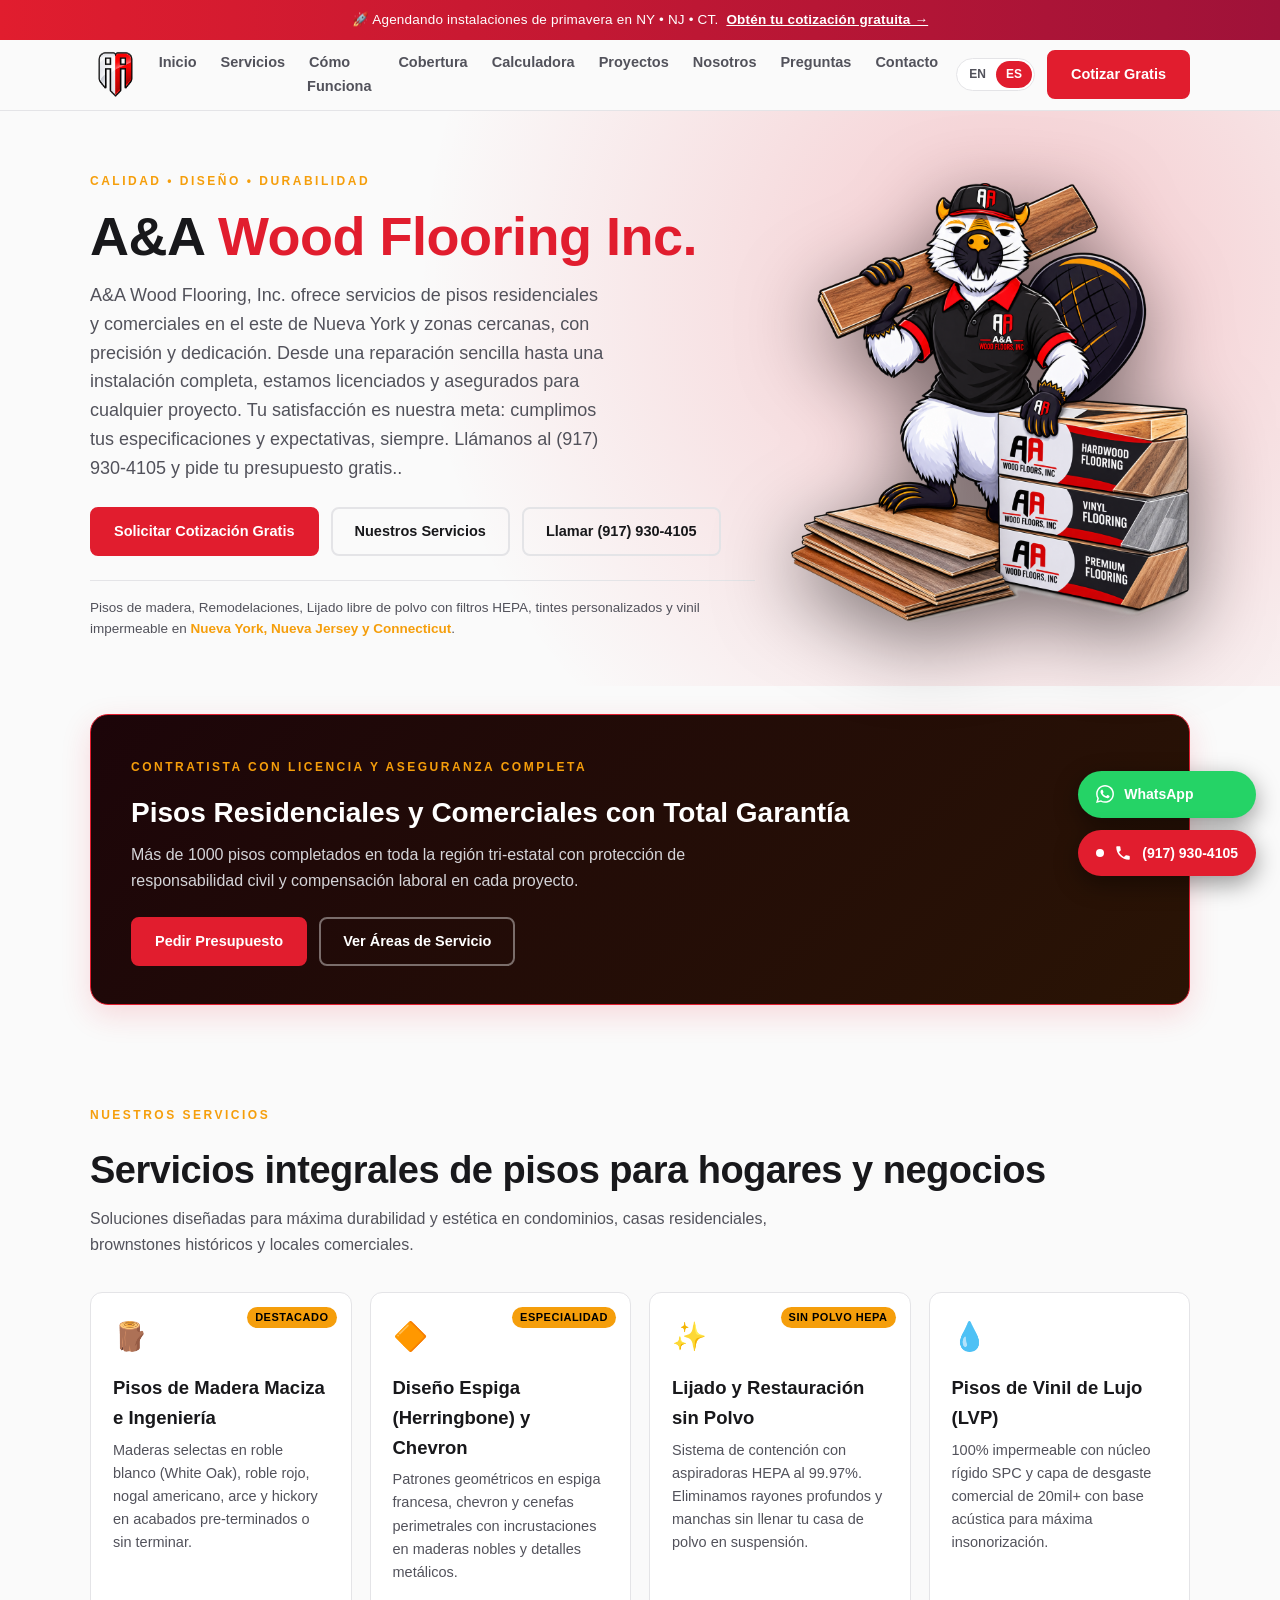
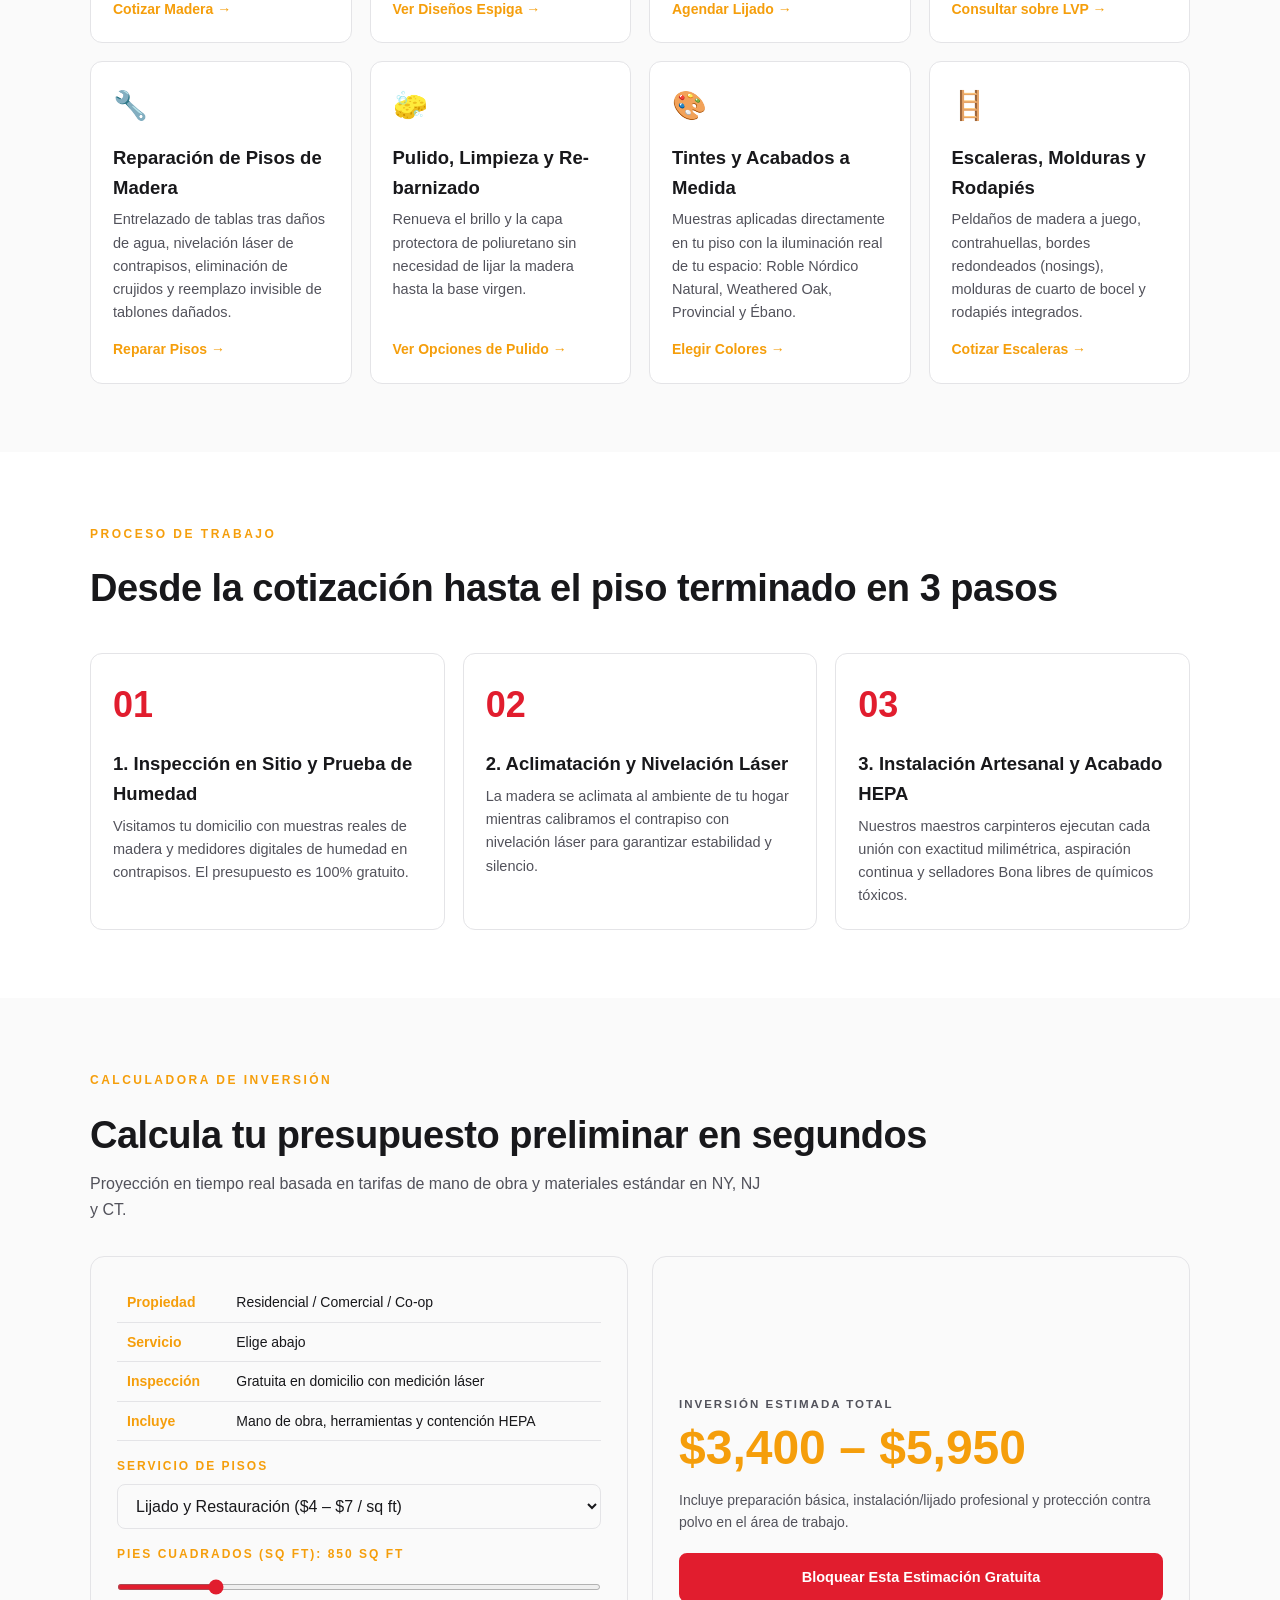
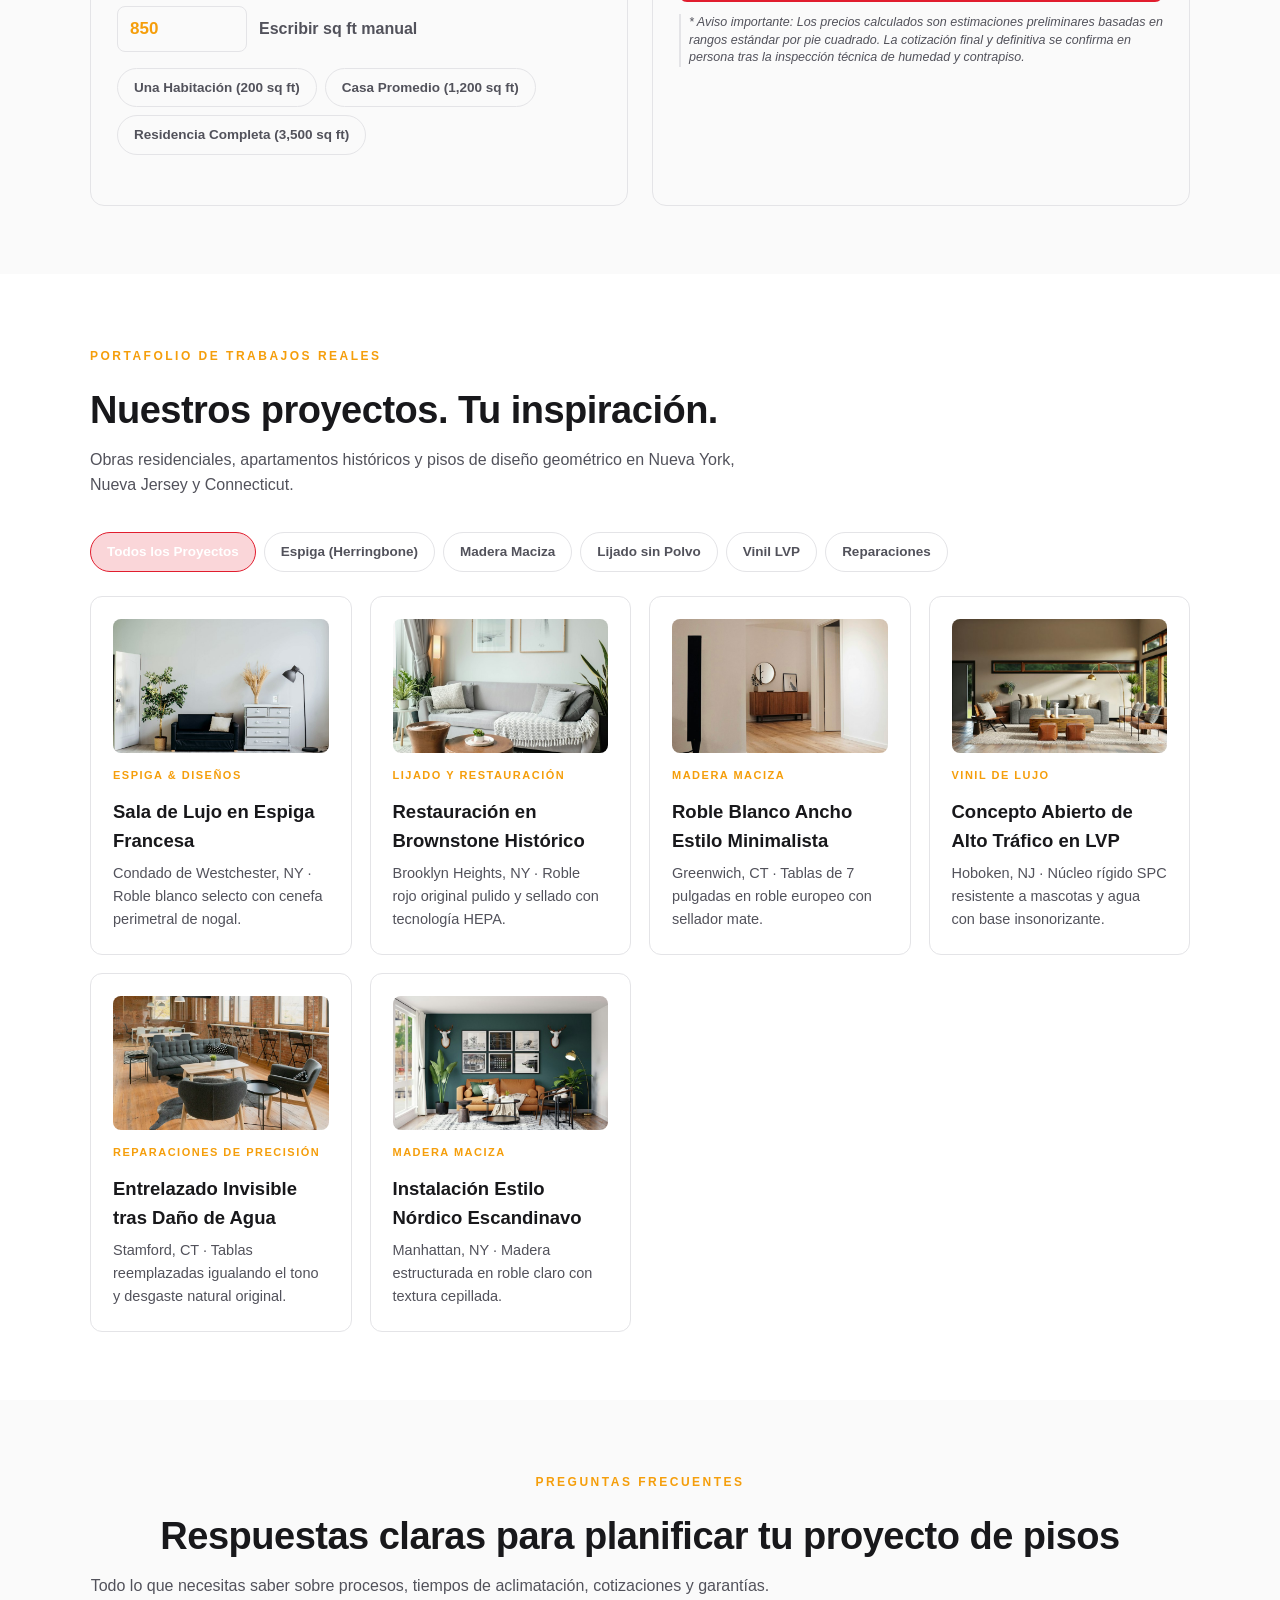
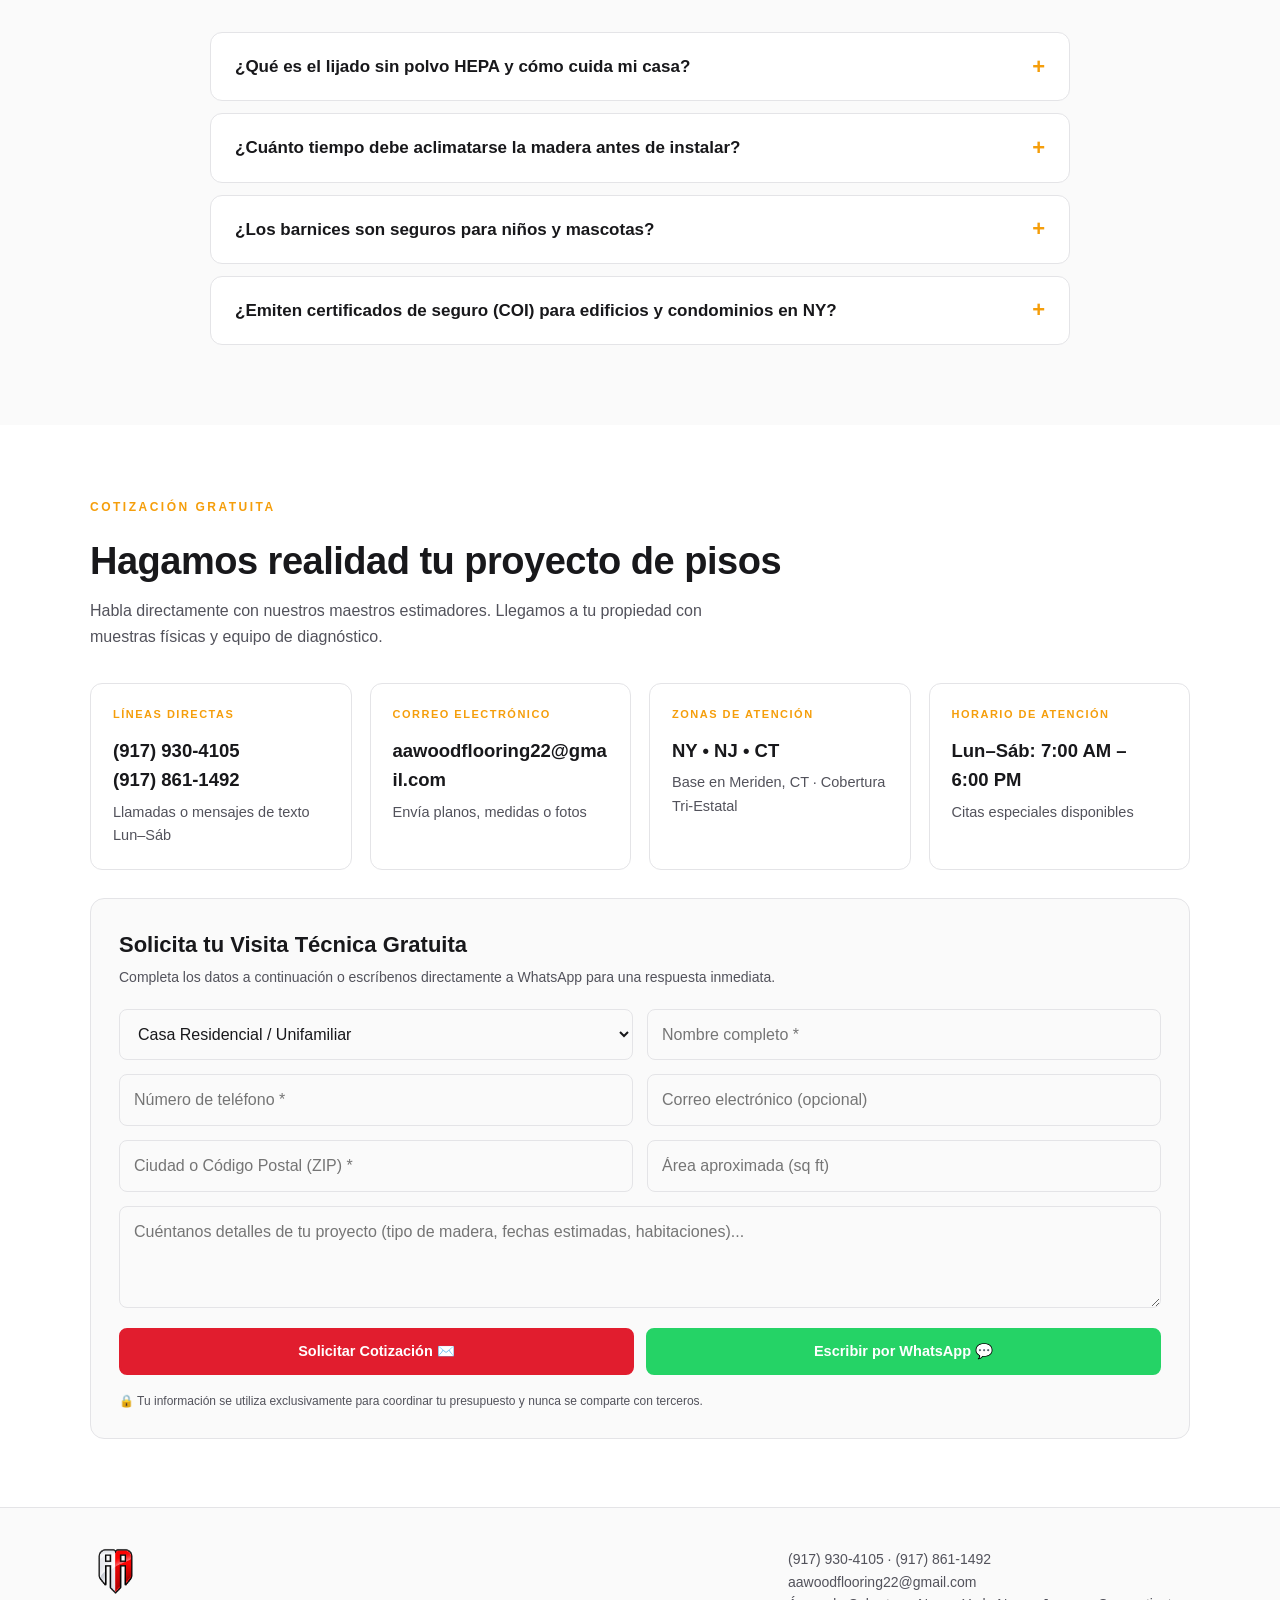
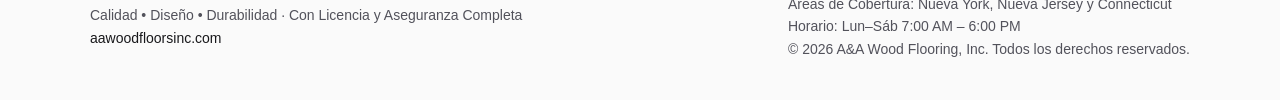
==== commit 6e679bb2: "fix(i18n): align English copy exactly with Spanish version" ====
--- a/es/index.html
+++ b/es/index.html
@@ -91,12 +91,30 @@
     <span>🚀 Agendando instalaciones de primavera en NY • NJ • CT.</span>
     <a href="#contact">Obtén tu cotización gratuita →</a>
   </div>
-
+  <style>
+    nav .w {
+      display: flex;
+      align-items: center;
+      justify-content: space-between;
+      height: 70px;
+    }
+    .logo {
+      display: flex;
+      align-items: center;
+      margin-right: auto;
+    }
+    .logo img {
+      height: 48px;
+      width: auto;
+      display: block;
+    }
+  </style>
   <!-- Navegación -->
   <nav aria-label="Navegación principal">
     <div class="w">
-      <a class="logo" href="/es/" aria-label="A&amp;A Wood Flooring Inicio">A&amp;A <b>WOOD FLOORS</b></a>
-      
+      <a class="logo" href="/es/" aria-label="A&amp;A Wood Flooring Inicio">
+        <img src="/assets/logo.png" alt="A&amp;A Wood Floors, Inc">
+      </a>
       <ul>
         <li><a href="#home">Inicio</a></li>
         <li><a href="#services">Servicios</a></li>
@@ -135,8 +153,9 @@
       <div class="w">
         <div>
           <div class="tag">CALIDAD • DISEÑO • DURABILIDAD</div>
-          <h1>PISOS DE MADERA, <span>HERRINGBONE</span> Y LIJADO SIN POLVO</h1>
-          <p>El equipo de pisos de mayor confianza en el área tri-estatal de NY, NJ y CT: con licencia, seguro de responsabilidad civil completo y más de 10 años de experiencia artesanal comprobada.</p>
+          <h1>A&A  <span>Wood Flooring Inc.</span> </h1>
+          <p>A&A Wood Flooring, Inc. ofrece servicios de pisos residenciales y comerciales en el este de Nueva York y zonas cercanas, con precisión y dedicación. Desde una reparación sencilla hasta una instalación completa, estamos licenciados y asegurados para cualquier proyecto.
+            Tu satisfacción es nuestra meta: cumplimos tus especificaciones y expectativas, siempre. Llámanos al (917) 930-4105 y pide tu presupuesto gratis..</p>
           
           <div class="cta">
             <a class="btn" href="#contact">Solicitar Cotización Gratis</a>
@@ -145,7 +164,7 @@
           </div>
           
           <div class="lang">
-            Pisos de madera maciza, espiga, lijado libre de polvo con filtros HEPA, tintes personalizados y vinil impermeable en <b>Nueva York, Nueva Jersey y Connecticut</b>.
+            Pisos de madera, Remodelaciones, Lijado libre de polvo con filtros HEPA, tintes personalizados y vinil impermeable en <b>Nueva York, Nueva Jersey y Connecticut</b>.
           </div>
         </div>
         
@@ -160,7 +179,7 @@
           <div>
             <div class="tag">CONTRATISTA CON LICENCIA Y ASEGURANZA COMPLETA</div>
             <h2 style="margin:6px 0;font-size:28px">Pisos Residenciales y Comerciales con Total Garantía</h2>
-            <p>Más de 1,500 pisos completados en toda la región tri-estatal con protección de responsabilidad civil y compensación laboral en cada proyecto.</p>
+            <p>Más de 1000 pisos completados en toda la región tri-estatal con protección de responsabilidad civil y compensación laboral en cada proyecto.</p>
           </div>
           <div class="cta" style="margin:0">
             <a class="btn" href="#contact">Pedir Presupuesto</a>
@@ -551,7 +570,9 @@
   <footer>
     <div class="w">
       <div>
-        <span class="logo">A&amp;A <b>WOOD FLOORS</b></span><br>
+        <a class="logo" href="/es/" style="margin-bottom:8px">
+          <img src="/assets/logo.png" alt="A&amp;A Wood Floors, Inc">
+        </a>
         Calidad • Diseño • Durabilidad · Con Licencia y Aseguranza Completa<br>
         <span style="color:var(--tx)">aawoodfloorsinc.com</span>
       </div>
--- a/styles.css
+++ b/styles.css
@@ -119,6 +119,13 @@
   font-size: 21px;
   letter-spacing: 0.5px;
   white-space: nowrap;
+  display: flex;
+  align-items: center;
+}
+.logo img {
+  height: 48px;
+  width: auto;
+  display: block;
 }
 .logo b {
   color: var(--red);
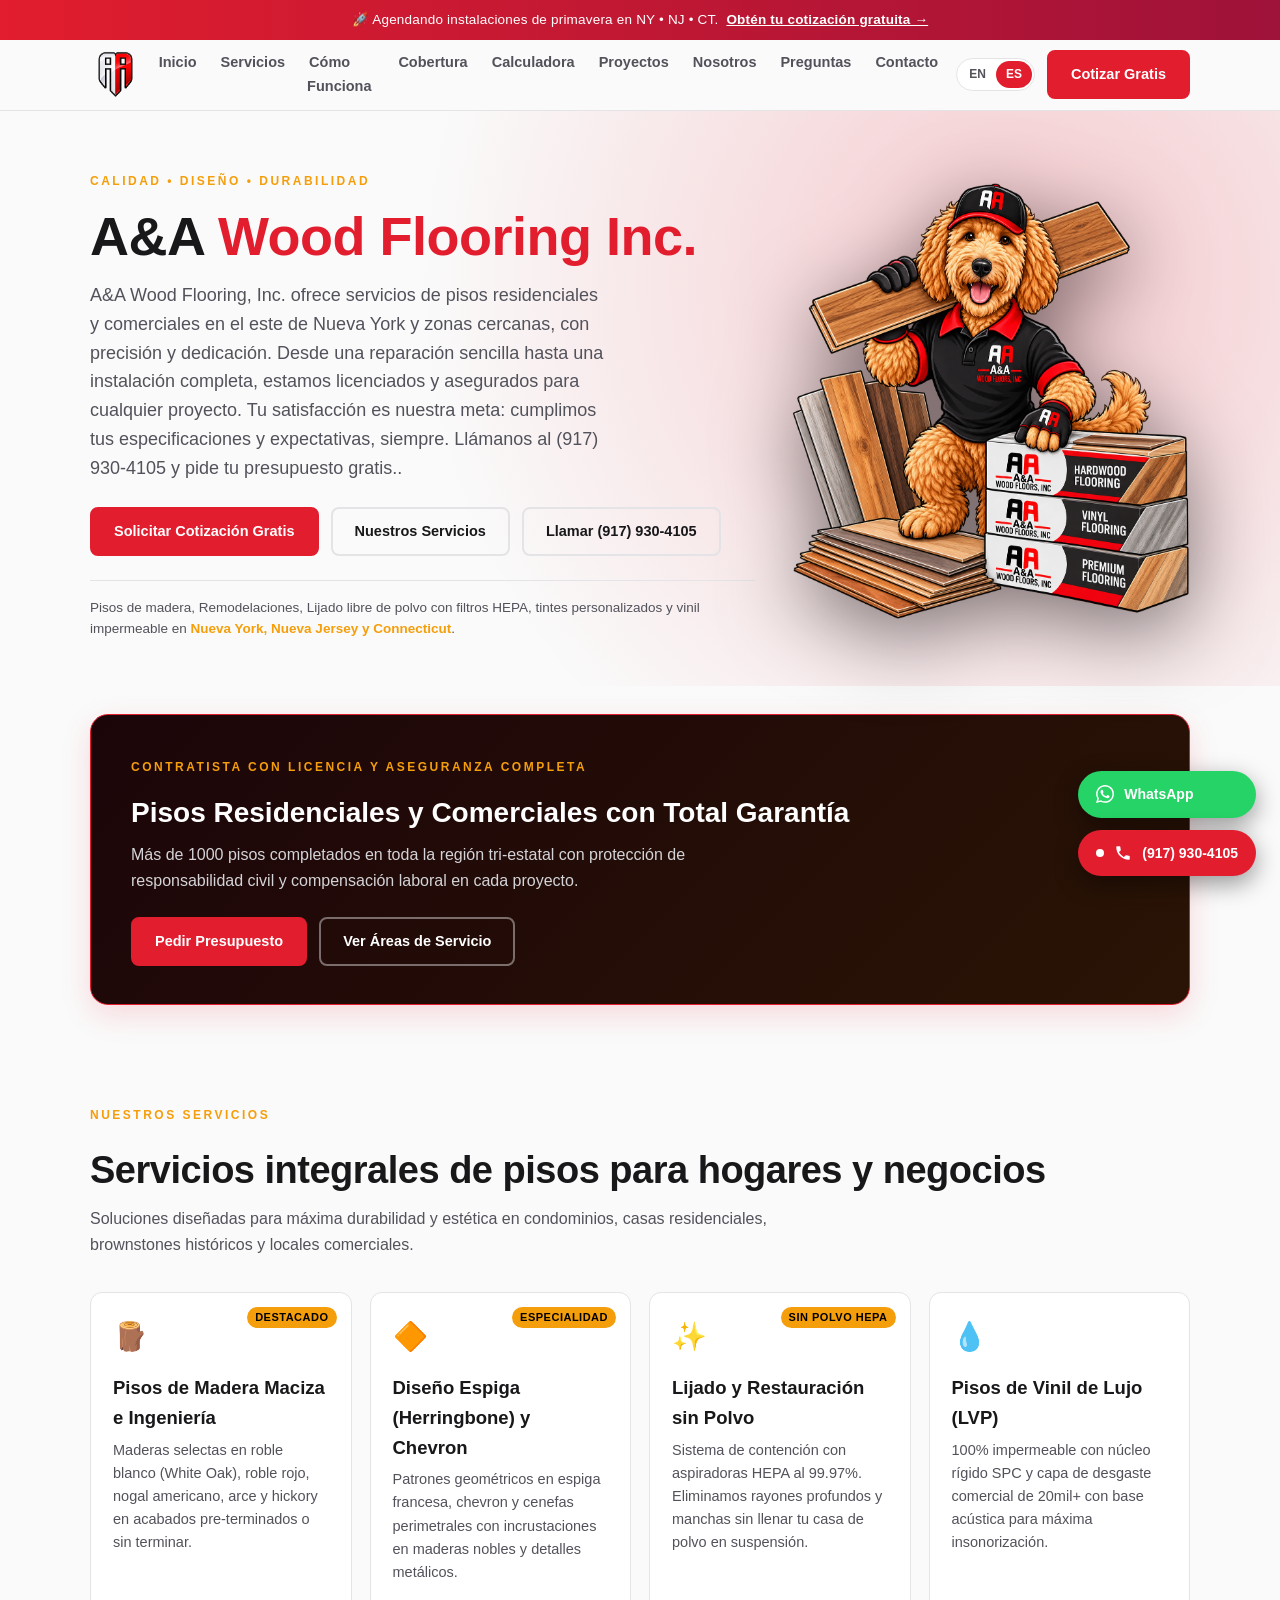
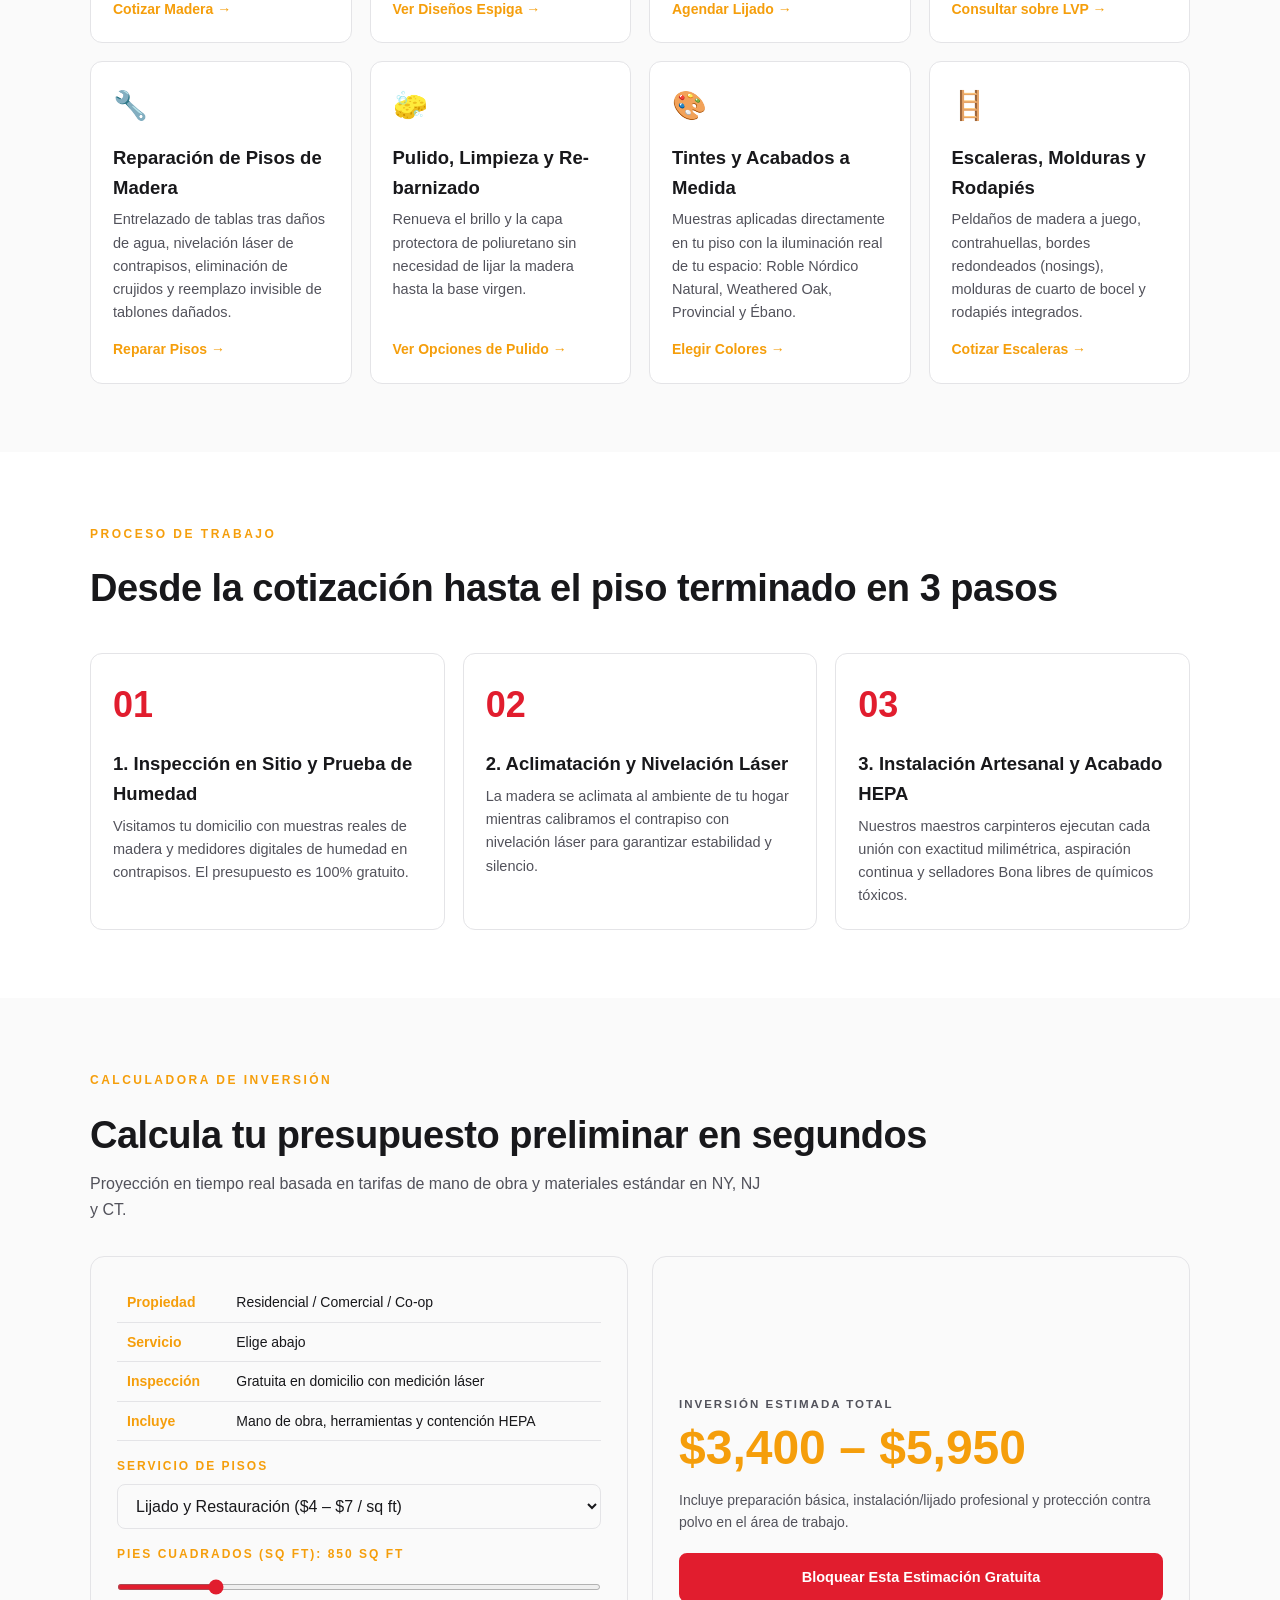
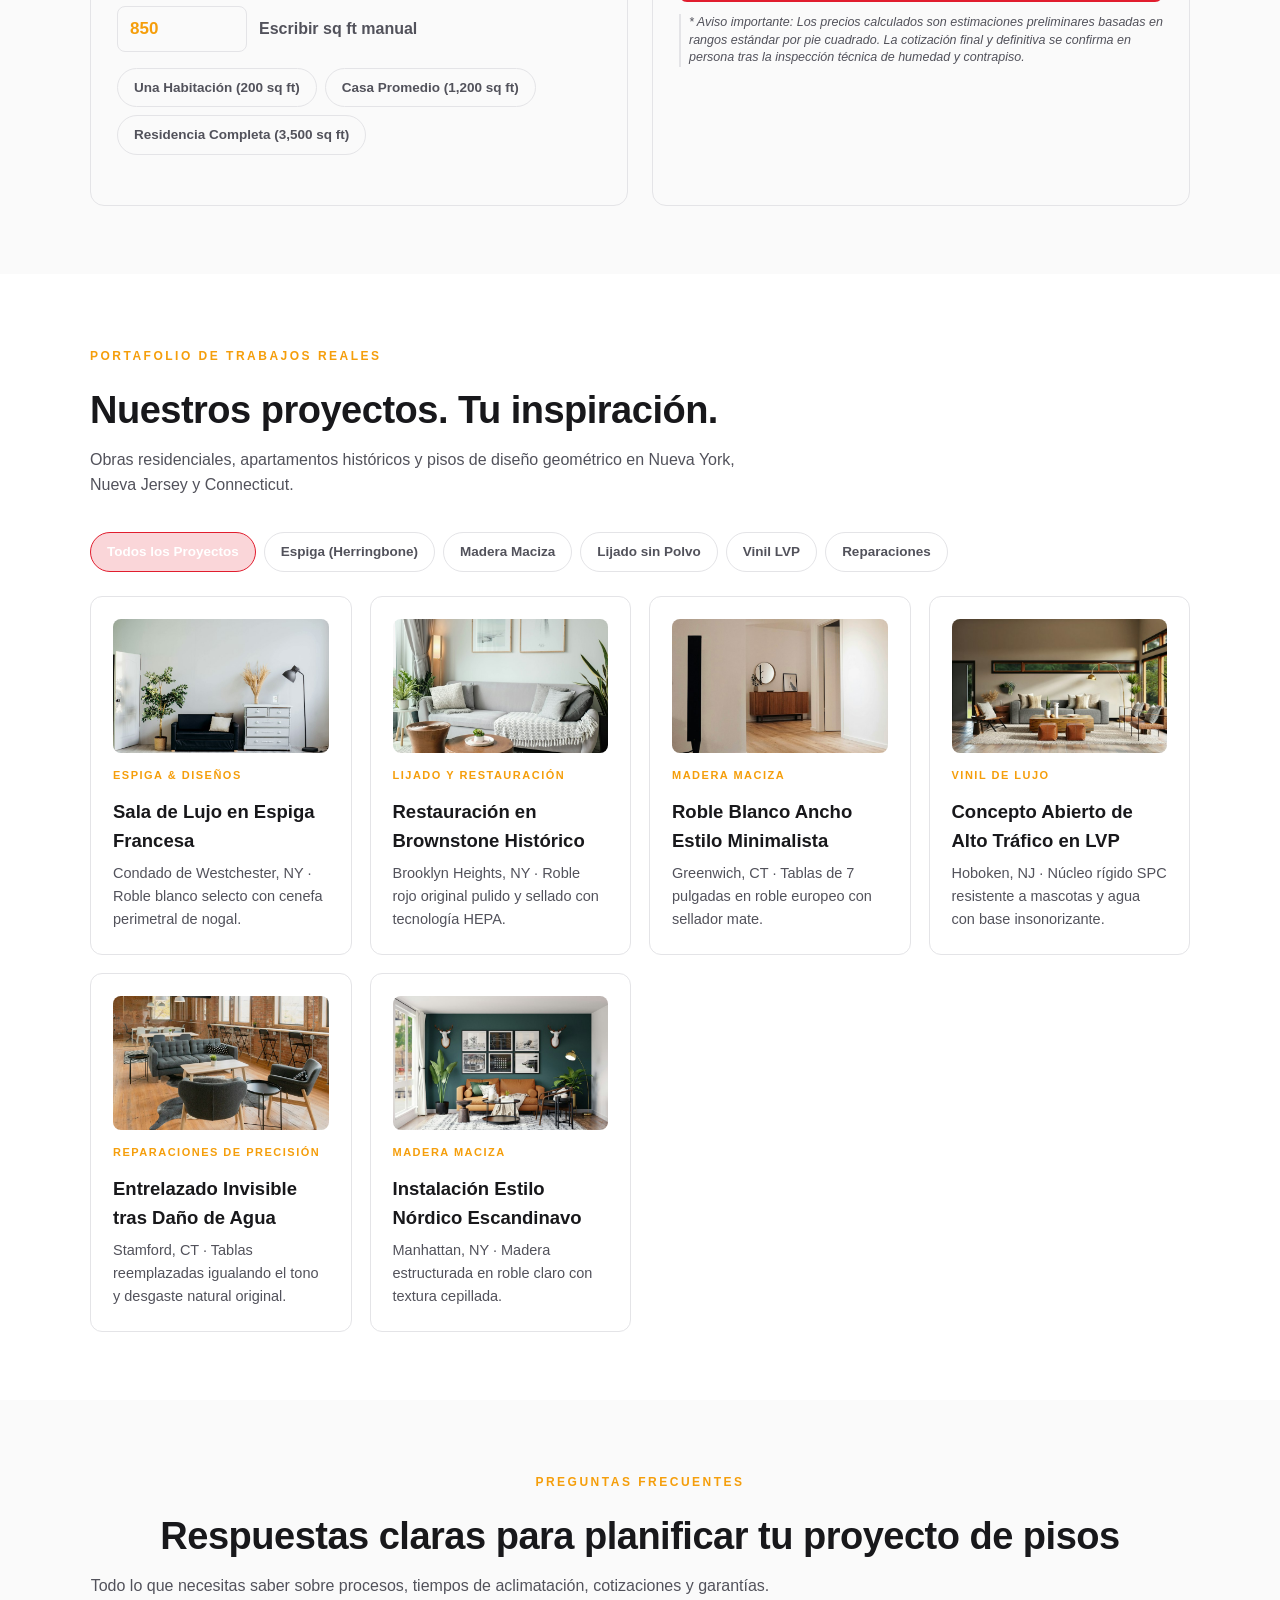
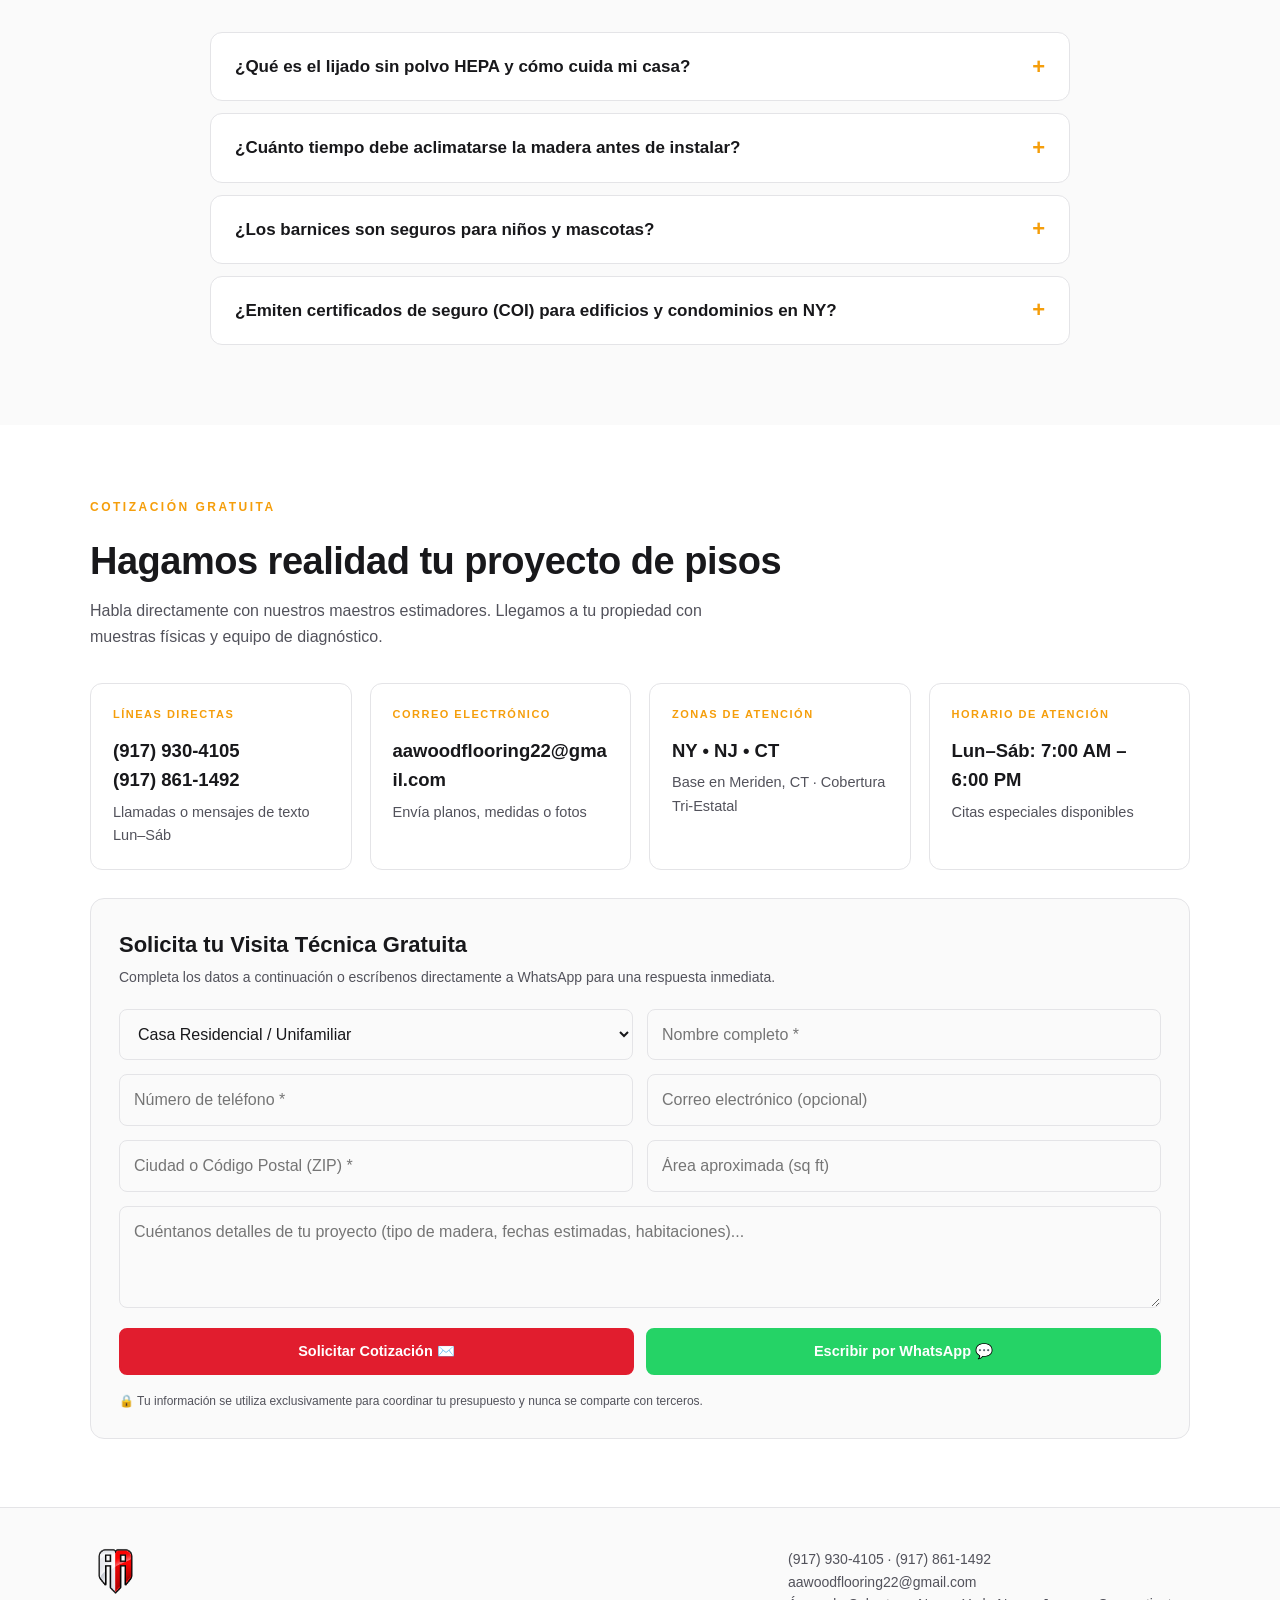
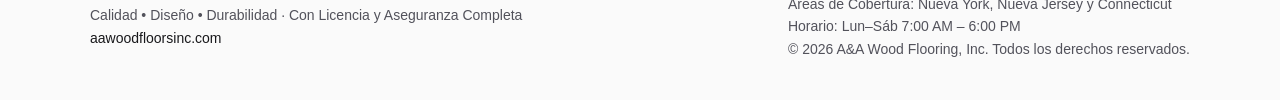
==== commit afd48891: "feat: update A&A Wood Flooring website" ====
--- a/es/index.html
+++ b/es/index.html
@@ -113,7 +113,7 @@
   <nav aria-label="Navegación principal">
     <div class="w">
       <a class="logo" href="/es/" aria-label="A&amp;A Wood Flooring Inicio">
-        <img src="/assets/logo.png" alt="A&amp;A Wood Floors, Inc">
+        <img src="../assets/logo.png?v=2" alt="A&amp;A Wood Floors, Inc">
       </a>
       <ul>
         <li><a href="#home">Inicio</a></li>
@@ -168,7 +168,7 @@
           </div>
         </div>
         
-        <img alt="Mascota de A&amp;A Wood Flooring sosteniendo un tronco de roble" src="/assets/beaver.webp" width="440" height="440" fetchpriority="high">
+        <img alt="Mascota de A&amp;A Wood Flooring sosteniendo un tronco de roble" src="../assets/beaver.webp?v=2" width="440" height="440" fetchpriority="high">
       </div>
     </header>
 
@@ -571,7 +571,7 @@
     <div class="w">
       <div>
         <a class="logo" href="/es/" style="margin-bottom:8px">
-          <img src="/assets/logo.png" alt="A&amp;A Wood Floors, Inc">
+          <img src="../assets/logo.png?v=2" alt="A&amp;A Wood Floors, Inc">
         </a>
         Calidad • Diseño • Durabilidad · Con Licencia y Aseguranza Completa<br>
         <span style="color:var(--tx)">aawoodfloorsinc.com</span>
